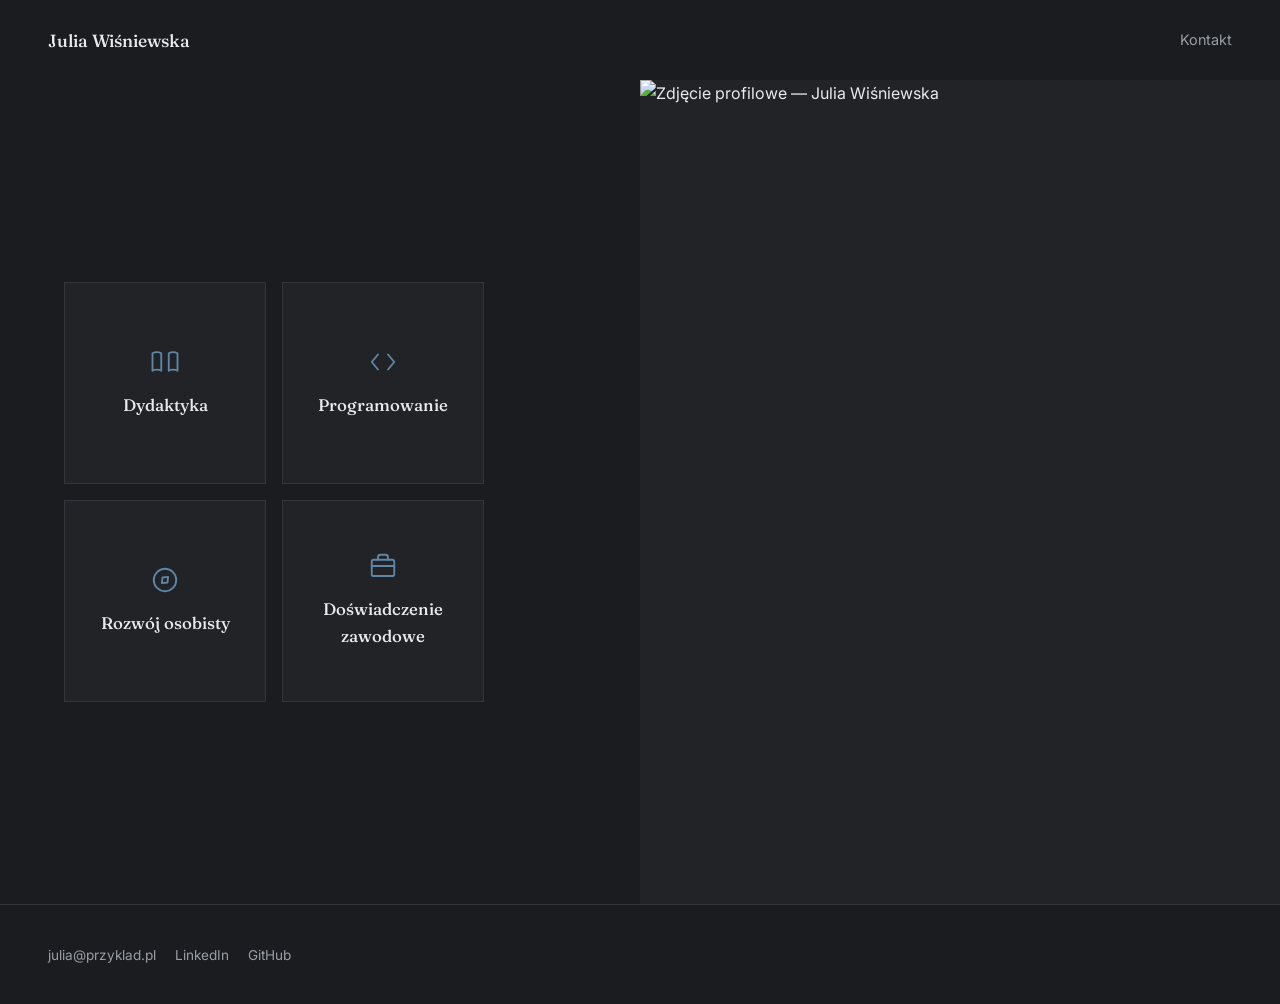
==== index.html @ afcda136 "Add files via upload" ====
<!DOCTYPE html>
<html lang="pl">
<head>
<meta charset="UTF-8">
<meta name="viewport" content="width=device-width, initial-scale=1">

<title>Julia Wiśniewska — Korepetycje z matematyki i informatyki, programowanie, rozwój osobisty</title>
<meta name="description" content="Korepetycje z matematyki i informatyki dla liceum, technikum i maturzystów. Tworzenie aplikacji mobilnych i stron internetowych, specjalizacja w cyberbezpieczeństwie. Felietony o misji, wizji i rozwoju osobistym.">
<link rel="canonical" href="https://twoja-domena.pl/">

<meta property="og:type" content="website">
<meta property="og:title" content="Julia Wiśniewska — korepetycje, programowanie, rozwój osobisty">
<meta property="og:description" content="Korepetycje z matematyki i informatyki (matura, liceum, technikum), aplikacje mobilne, strony internetowe, cyberbezpieczeństwo oraz teksty o rozwoju osobistym.">
<meta property="og:locale" content="pl_PL">

<link rel="preconnect" href="https://fonts.googleapis.com">
<link rel="preconnect" href="https://fonts.gstatic.com" crossorigin>
<link href="https://fonts.googleapis.com/css2?family=Fraunces:opsz,wght@9..144,400;9..144,500;9..144,600&family=Inter:wght@400;500;600&display=swap" rel="stylesheet">

<script type="application/ld+json">
{
  "@context": "https://schema.org",
  "@type": "Person",
  "name": "Julia Wiśniewska",
  "url": "https://twoja-domena.pl/",
  "jobTitle": ["Korepetytor matematyki i informatyki", "Specjalista ds. cyberbezpieczeństwa", "Twórca aplikacji mobilnych i stron internetowych"],
  "knowsAbout": ["Matematyka", "Informatyka", "Matura", "Cyberbezpieczeństwo", "Aplikacje mobilne", "Rozwój osobisty"]
}
</script>

<style>
  :root{
    --bg: #1A1C1F;
    --bg-alt: #212327;
    --border: #34363C;
    --text: #E8EAEC;
    --text-muted: #999FA6;
    --accent: #5E86A6;
    --accent-dim: #3F5A70;
  }
  *{box-sizing:border-box;margin:0;padding:0;}
  html{scroll-behavior:smooth;}
  body{background:var(--bg);color:var(--text);font-family:'Inter',sans-serif;line-height:1.65;-webkit-font-smoothing:antialiased;}
  a{color:inherit;}
  ::selection{background:var(--accent-dim);}

  header.site{display:flex;justify-content:space-between;align-items:center;padding:1.6rem 3rem;}
  header.site .name{font-family:'Fraunces',serif;font-size:1.1rem;font-weight:500;}
  header.site nav ul{display:flex;gap:2rem;list-style:none;font-size:0.9rem;color:var(--text-muted);}
  header.site nav a{text-decoration:none;}
  header.site nav a:hover{color:var(--accent);}

  .split{display:grid;grid-template-columns:1fr 1fr;min-height:calc(100vh - 76px);}

  .split-left{display:flex;align-items:center;padding:3rem 4rem;}
  .split-left-inner{max-width:420px;width:100%;}
  .split-left-inner h1{font-family:'Fraunces',serif;font-weight:500;font-size:clamp(1.7rem,2.8vw,2.3rem);line-height:1.35;margin-bottom:2.6rem;}

  .tile-grid{list-style:none;display:grid;grid-template-columns:1fr 1fr;gap:1rem;}
  .tile-grid a{aspect-ratio:1;background:var(--bg-alt);border:1px solid var(--border);display:flex;flex-direction:column;align-items:center;justify-content:center;gap:0.9rem;text-decoration:none;color:inherit;transition:border-color 0.15s ease;}
  .tile-grid a:hover{border-color:var(--accent);}
  .tile-grid .icon{width:30px;height:30px;color:var(--accent);}
  .tile-grid .icon svg{width:100%;height:100%;display:block;}
  .tile-grid .label{font-family:'Fraunces',serif;font-weight:500;font-size:1.05rem;text-align:center;padding:0 0.6rem;}

  .split-right{position:relative;overflow:hidden;background:var(--bg-alt);}
  .split-right img{width:100%;height:100%;object-fit:cover;display:block;}

  @media (max-width: 800px){
    .split{grid-template-columns:1fr;}
    .split-left{padding:2.5rem 1.5rem;}
    .split-right{height:52vh;}
  }

  footer.site{padding:2.4rem 3rem;color:var(--text-muted);font-size:0.85rem;border-top:1px solid var(--border);display:flex;gap:1.2rem;flex-wrap:wrap;}
</style>
</head>
<body>

<header class="site">
  <span class="name">Julia Wiśniewska</span>
  <nav>
    <ul>
      <li><a href="#">Kontakt</a></li>
    </ul>
  </nav>
</header>

<div class="split">
  <div class="split-left">
    <div class="split-left-inner">
      <ul class="tile-grid">
        <li>
          <a href="#">
            <span class="icon" aria-hidden="true">
              <svg viewBox="0 0 24 24" fill="none" stroke="currentColor" stroke-width="1.5" stroke-linecap="round" stroke-linejoin="round">
                <path d="M2 5c2-1 5-1 7 0v14c-2-1-5-1-7 0V5z"/>
                <path d="M22 5c-2-1-5-1-7 0v14c2-1 5-1 7 0V5z"/>
              </svg>
            </span>
            <span class="label">Dydaktyka</span>
          </a>
        </li>
        <li>
          <a href="#">
            <span class="icon" aria-hidden="true">
              <svg viewBox="0 0 24 24" fill="none" stroke="currentColor" stroke-width="1.5" stroke-linecap="round" stroke-linejoin="round">
                <polyline points="8 6 3 12 8 18"/>
                <polyline points="16 6 21 12 16 18"/>
              </svg>
            </span>
            <span class="label">Programowanie</span>
          </a>
        </li>
        <li>
          <a href="#">
            <span class="icon" aria-hidden="true">
              <svg viewBox="0 0 24 24" fill="none" stroke="currentColor" stroke-width="1.5" stroke-linecap="round" stroke-linejoin="round">
                <circle cx="12" cy="12" r="9"/>
                <polygon points="14.5 9.5 10 10 9.5 14.5 14 14 14.5 9.5"/>
              </svg>
            </span>
            <span class="label">Rozwój osobisty</span>
          </a>
        </li>
        <li>
          <a href="#">
            <span class="icon" aria-hidden="true">
              <svg viewBox="0 0 24 24" fill="none" stroke="currentColor" stroke-width="1.5" stroke-linecap="round" stroke-linejoin="round">
                <rect x="3" y="7" width="18" height="13" rx="1.5"/>
                <path d="M8 7V5a2 2 0 0 1 2-2h4a2 2 0 0 1 2 2v2"/>
                <path d="M3 12h18"/>
              </svg>
            </span>
            <span class="label">Doświadczenie zawodowe</span>
          </a>
        </li>
      </ul>
    </div>
  </div>

  <div class="split-right">
    <img src="https://i.pravatar.cc/900?img=47" alt="Zdjęcie profilowe — Julia Wiśniewska">
  </div>
</div>

<footer class="site">
  <span>julia@przyklad.pl</span>
  <span>LinkedIn</span>
  <span>GitHub</span>
</footer>

</body>
</html>
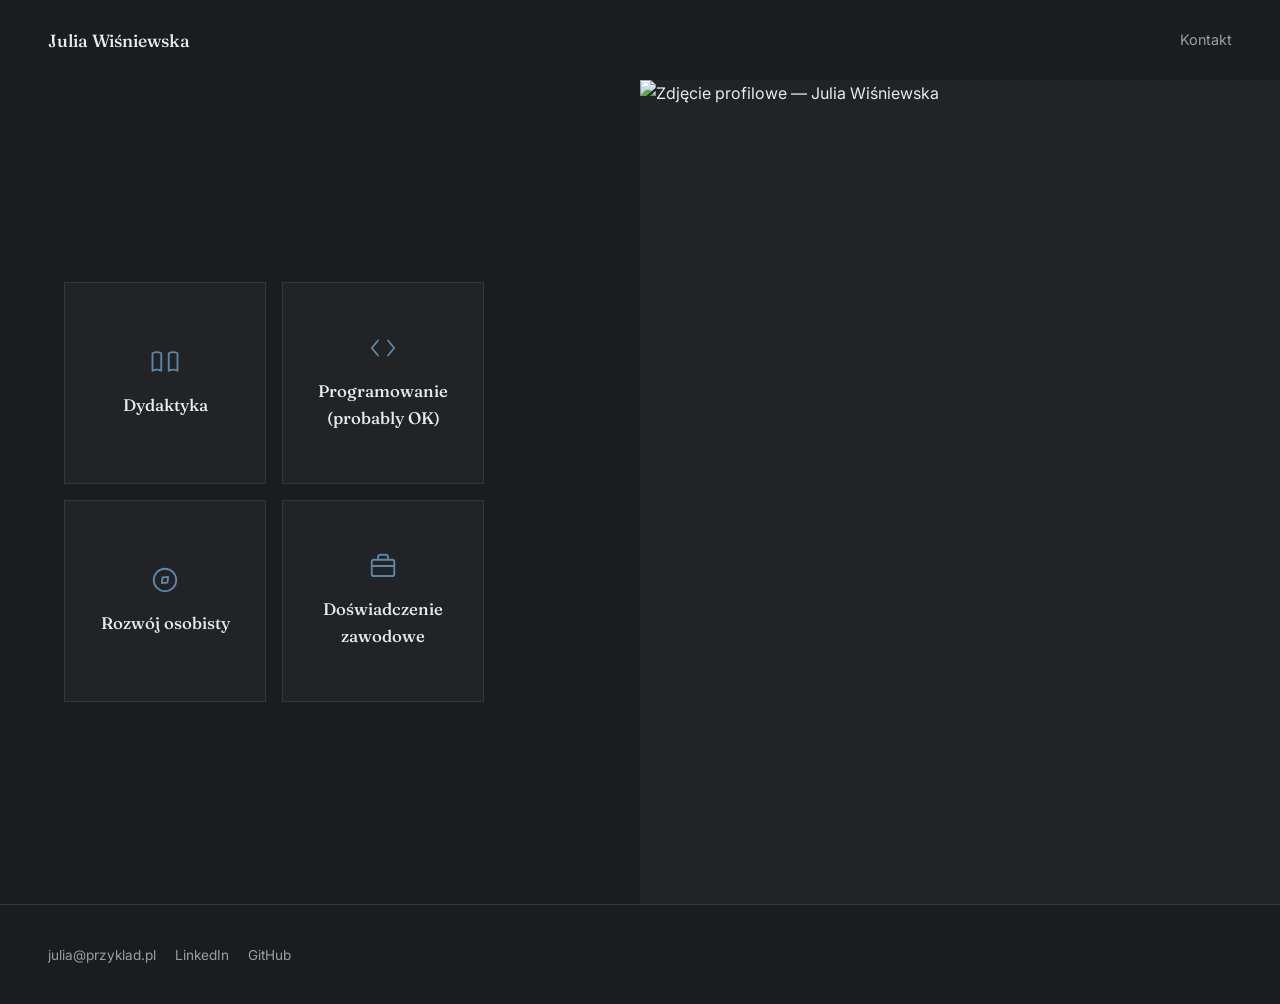
==== commit 3ee113c6: "test" ====
--- a/index.html
+++ b/index.html
@@ -109,7 +109,7 @@
                 <polyline points="16 6 21 12 16 18"/>
               </svg>
             </span>
-            <span class="label">Programowanie</span>
+            <span class="label">Programowanie (probably OK)</span>
           </a>
         </li>
         <li>
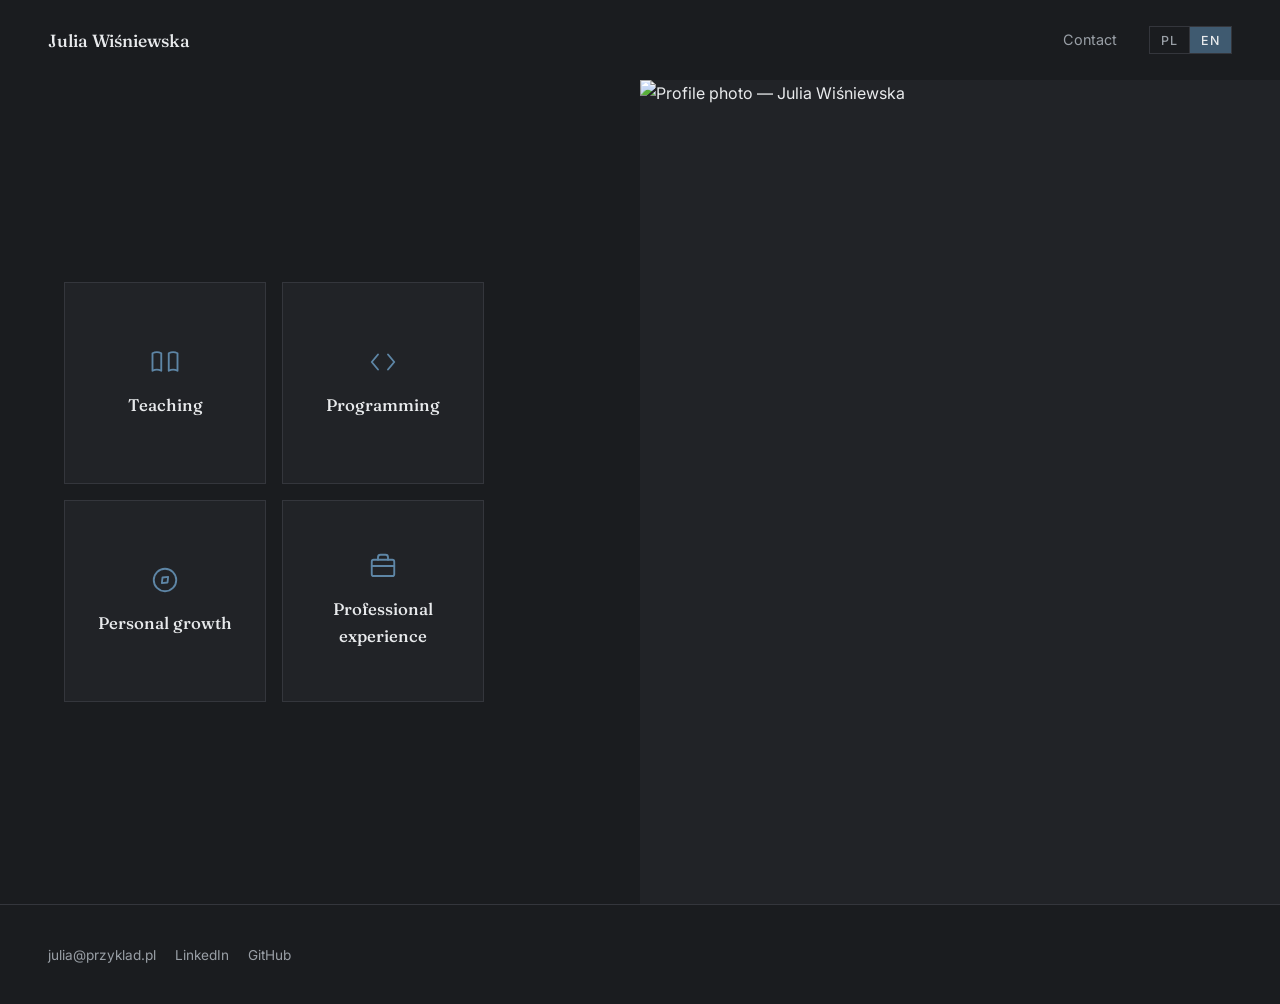
==== commit ed053989: "lang" ====
--- a/index.html
+++ b/index.html
@@ -44,11 +44,18 @@
   a{color:inherit;}
   ::selection{background:var(--accent-dim);}
 
-  header.site{display:flex;justify-content:space-between;align-items:center;padding:1.6rem 3rem;}
+  header.site{display:flex;justify-content:space-between;align-items:center;gap:1.5rem;padding:1.6rem 3rem;}
   header.site .name{font-family:'Fraunces',serif;font-size:1.1rem;font-weight:500;}
+  header.site .header-right{display:flex;align-items:center;gap:2rem;}
   header.site nav ul{display:flex;gap:2rem;list-style:none;font-size:0.9rem;color:var(--text-muted);}
   header.site nav a{text-decoration:none;}
   header.site nav a:hover{color:var(--accent);}
+
+  .lang-switch{display:flex;border:1px solid var(--border);}
+  .lang-switch button{background:none;border:0;color:var(--text-muted);font-family:'Inter',sans-serif;font-size:0.78rem;font-weight:500;letter-spacing:0.06em;padding:0.35rem 0.7rem;cursor:pointer;transition:color 0.15s ease,background-color 0.15s ease;}
+  .lang-switch button + button{border-left:1px solid var(--border);}
+  .lang-switch button:hover{color:var(--text);}
+  .lang-switch button[aria-pressed="true"]{background:var(--accent-dim);color:var(--text);}
 
   .split{display:grid;grid-template-columns:1fr 1fr;min-height:calc(100vh - 76px);}
 
@@ -67,6 +74,8 @@
   .split-right img{width:100%;height:100%;object-fit:cover;display:block;}
 
   @media (max-width: 800px){
+    header.site{padding:1.2rem 1.5rem;}
+    header.site .header-right{gap:1.2rem;}
     .split{grid-template-columns:1fr;}
     .split-left{padding:2.5rem 1.5rem;}
     .split-right{height:52vh;}
@@ -79,11 +88,17 @@
 
 <header class="site">
   <span class="name">Julia Wiśniewska</span>
-  <nav>
-    <ul>
-      <li><a href="#">Kontakt</a></li>
-    </ul>
-  </nav>
+  <div class="header-right">
+    <nav>
+      <ul>
+        <li><a href="#" data-i18n="nav.contact">Kontakt</a></li>
+      </ul>
+    </nav>
+    <div class="lang-switch" role="group" data-i18n-label="lang.groupLabel" aria-label="Wybór języka">
+      <button type="button" data-lang="pl" aria-pressed="true" lang="pl">PL</button>
+      <button type="button" data-lang="en" aria-pressed="false" lang="en">EN</button>
+    </div>
+  </div>
 </header>
 
 <div class="split">
@@ -98,7 +113,7 @@
                 <path d="M22 5c-2-1-5-1-7 0v14c2-1 5-1 7 0V5z"/>
               </svg>
             </span>
-            <span class="label">Dydaktyka</span>
+            <span class="label" data-i18n="tile.teaching">Dydaktyka</span>
           </a>
         </li>
         <li>
@@ -109,7 +124,7 @@
                 <polyline points="16 6 21 12 16 18"/>
               </svg>
             </span>
-            <span class="label">Programowanie (probably OK)</span>
+            <span class="label" data-i18n="tile.programming">Programowanie</span>
           </a>
         </li>
         <li>
@@ -120,7 +135,7 @@
                 <polygon points="14.5 9.5 10 10 9.5 14.5 14 14 14.5 9.5"/>
               </svg>
             </span>
-            <span class="label">Rozwój osobisty</span>
+            <span class="label" data-i18n="tile.growth">Rozwój osobisty</span>
           </a>
         </li>
         <li>
@@ -132,7 +147,7 @@
                 <path d="M3 12h18"/>
               </svg>
             </span>
-            <span class="label">Doświadczenie zawodowe</span>
+            <span class="label" data-i18n="tile.experience">Doświadczenie zawodowe</span>
           </a>
         </li>
       </ul>
@@ -140,7 +155,7 @@
   </div>
 
   <div class="split-right">
-    <img src="https://i.pravatar.cc/900?img=47" alt="Zdjęcie profilowe — Julia Wiśniewska">
+    <img src="https://i.pravatar.cc/900?img=47" data-i18n-alt="img.portraitAlt" alt="Zdjęcie profilowe — Julia Wiśniewska">
   </div>
 </div>
 
@@ -150,5 +165,101 @@
   <span>GitHub</span>
 </footer>
 
+<script>
+(function(){
+  var STORAGE_KEY = 'lang';
+  var DEFAULT_LANG = 'pl';
+
+  var translations = {
+    pl: {
+      'meta.title': 'Julia Wiśniewska — Korepetycje z matematyki i informatyki, programowanie, rozwój osobisty',
+      'meta.description': 'Korepetycje z matematyki i informatyki dla liceum, technikum i maturzystów. Tworzenie aplikacji mobilnych i stron internetowych, specjalizacja w cyberbezpieczeństwie. Felietony o misji, wizji i rozwoju osobistym.',
+      'meta.ogTitle': 'Julia Wiśniewska — korepetycje, programowanie, rozwój osobisty',
+      'meta.ogDescription': 'Korepetycje z matematyki i informatyki (matura, liceum, technikum), aplikacje mobilne, strony internetowe, cyberbezpieczeństwo oraz teksty o rozwoju osobistym.',
+      'meta.ogLocale': 'pl_PL',
+      'lang.groupLabel': 'Wybór języka',
+      'nav.contact': 'Kontakt',
+      'tile.teaching': 'Dydaktyka',
+      'tile.programming': 'Programowanie',
+      'tile.growth': 'Rozwój osobisty',
+      'tile.experience': 'Doświadczenie zawodowe',
+      'img.portraitAlt': 'Zdjęcie profilowe — Julia Wiśniewska'
+    },
+    en: {
+      'meta.title': 'Julia Wiśniewska — Maths and computer science tutoring, programming, personal growth',
+      'meta.description': 'Maths and computer science tutoring for high school and final-exam students. Mobile app and website development, specialising in cybersecurity. Essays on mission, vision and personal growth.',
+      'meta.ogTitle': 'Julia Wiśniewska — tutoring, programming, personal growth',
+      'meta.ogDescription': 'Maths and computer science tutoring (final exams, high school), mobile apps, websites, cybersecurity and writing on personal growth.',
+      'meta.ogLocale': 'en_US',
+      'lang.groupLabel': 'Language selection',
+      'nav.contact': 'Contact',
+      'tile.teaching': 'Teaching',
+      'tile.programming': 'Programming',
+      'tile.growth': 'Personal growth',
+      'tile.experience': 'Professional experience',
+      'img.portraitAlt': 'Profile photo — Julia Wiśniewska'
+    }
+  };
+
+  function store(lang){
+    try { localStorage.setItem(STORAGE_KEY, lang); } catch(e) {}
+  }
+
+  function initialLang(){
+    var fromUrl = new URLSearchParams(location.search).get('lang');
+    if (translations[fromUrl]) return fromUrl;
+    try {
+      var saved = localStorage.getItem(STORAGE_KEY);
+      if (translations[saved]) return saved;
+    } catch(e) {}
+    var browser = (navigator.language || '').slice(0, 2).toLowerCase();
+    return translations[browser] ? browser : DEFAULT_LANG;
+  }
+
+  function setMeta(selector, value){
+    var el = document.querySelector(selector);
+    if (el) el.setAttribute('content', value);
+  }
+
+  function apply(lang){
+    var dict = translations[lang] || translations[DEFAULT_LANG];
+
+    document.documentElement.lang = lang;
+    document.title = dict['meta.title'];
+    setMeta('meta[name="description"]', dict['meta.description']);
+    setMeta('meta[property="og:title"]', dict['meta.ogTitle']);
+    setMeta('meta[property="og:description"]', dict['meta.ogDescription']);
+    setMeta('meta[property="og:locale"]', dict['meta.ogLocale']);
+
+    document.querySelectorAll('[data-i18n]').forEach(function(el){
+      var value = dict[el.dataset.i18n];
+      if (value != null) el.textContent = value;
+    });
+    document.querySelectorAll('[data-i18n-alt]').forEach(function(el){
+      var value = dict[el.dataset.i18nAlt];
+      if (value != null) el.alt = value;
+    });
+    document.querySelectorAll('[data-i18n-label]').forEach(function(el){
+      var value = dict[el.dataset.i18nLabel];
+      if (value != null) el.setAttribute('aria-label', value);
+    });
+
+    document.querySelectorAll('.lang-switch button').forEach(function(btn){
+      btn.setAttribute('aria-pressed', String(btn.dataset.lang === lang));
+    });
+  }
+
+  document.querySelectorAll('.lang-switch button').forEach(function(btn){
+    btn.addEventListener('click', function(){
+      var lang = btn.dataset.lang;
+      store(lang);
+      apply(lang);
+    });
+  });
+
+  apply(initialLang());
+})();
+</script>
+
 </body>
 </html>
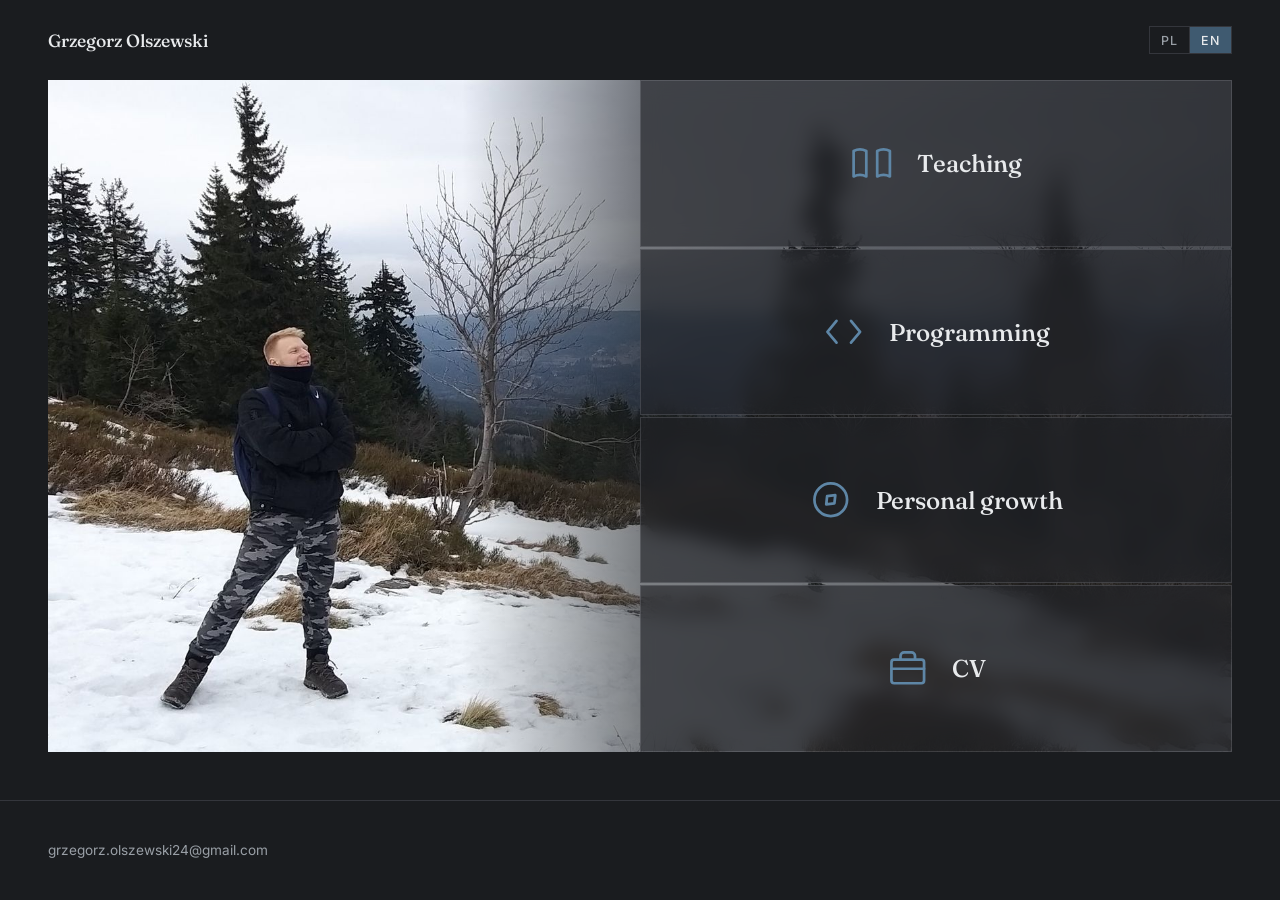
==== commit cc4313eb: "v1" ====
--- a/index.html
+++ b/index.html
@@ -4,12 +4,12 @@
 <meta charset="UTF-8">
 <meta name="viewport" content="width=device-width, initial-scale=1">
 
-<title>Julia Wiśniewska — Korepetycje z matematyki i informatyki, programowanie, rozwój osobisty</title>
+<title>Grzegorz Olszewski — Korepetycje z matematyki i informatyki, programowanie, rozwój osobisty</title>
 <meta name="description" content="Korepetycje z matematyki i informatyki dla liceum, technikum i maturzystów. Tworzenie aplikacji mobilnych i stron internetowych, specjalizacja w cyberbezpieczeństwie. Felietony o misji, wizji i rozwoju osobistym.">
 <link rel="canonical" href="https://twoja-domena.pl/">
 
 <meta property="og:type" content="website">
-<meta property="og:title" content="Julia Wiśniewska — korepetycje, programowanie, rozwój osobisty">
+<meta property="og:title" content="Grzegorz Olszewski — korepetycje, programowanie, rozwój osobisty">
 <meta property="og:description" content="Korepetycje z matematyki i informatyki (matura, liceum, technikum), aplikacje mobilne, strony internetowe, cyberbezpieczeństwo oraz teksty o rozwoju osobistym.">
 <meta property="og:locale" content="pl_PL">
 
@@ -21,79 +21,20 @@
 {
   "@context": "https://schema.org",
   "@type": "Person",
-  "name": "Julia Wiśniewska",
+  "name": "Grzegorz Olszewski",
   "url": "https://twoja-domena.pl/",
   "jobTitle": ["Korepetytor matematyki i informatyki", "Specjalista ds. cyberbezpieczeństwa", "Twórca aplikacji mobilnych i stron internetowych"],
   "knowsAbout": ["Matematyka", "Informatyka", "Matura", "Cyberbezpieczeństwo", "Aplikacje mobilne", "Rozwój osobisty"]
 }
 </script>
 
-<style>
-  :root{
-    --bg: #1A1C1F;
-    --bg-alt: #212327;
-    --border: #34363C;
-    --text: #E8EAEC;
-    --text-muted: #999FA6;
-    --accent: #5E86A6;
-    --accent-dim: #3F5A70;
-  }
-  *{box-sizing:border-box;margin:0;padding:0;}
-  html{scroll-behavior:smooth;}
-  body{background:var(--bg);color:var(--text);font-family:'Inter',sans-serif;line-height:1.65;-webkit-font-smoothing:antialiased;}
-  a{color:inherit;}
-  ::selection{background:var(--accent-dim);}
-
-  header.site{display:flex;justify-content:space-between;align-items:center;gap:1.5rem;padding:1.6rem 3rem;}
-  header.site .name{font-family:'Fraunces',serif;font-size:1.1rem;font-weight:500;}
-  header.site .header-right{display:flex;align-items:center;gap:2rem;}
-  header.site nav ul{display:flex;gap:2rem;list-style:none;font-size:0.9rem;color:var(--text-muted);}
-  header.site nav a{text-decoration:none;}
-  header.site nav a:hover{color:var(--accent);}
-
-  .lang-switch{display:flex;border:1px solid var(--border);}
-  .lang-switch button{background:none;border:0;color:var(--text-muted);font-family:'Inter',sans-serif;font-size:0.78rem;font-weight:500;letter-spacing:0.06em;padding:0.35rem 0.7rem;cursor:pointer;transition:color 0.15s ease,background-color 0.15s ease;}
-  .lang-switch button + button{border-left:1px solid var(--border);}
-  .lang-switch button:hover{color:var(--text);}
-  .lang-switch button[aria-pressed="true"]{background:var(--accent-dim);color:var(--text);}
-
-  .split{display:grid;grid-template-columns:1fr 1fr;min-height:calc(100vh - 76px);}
-
-  .split-left{display:flex;align-items:center;padding:3rem 4rem;}
-  .split-left-inner{max-width:420px;width:100%;}
-  .split-left-inner h1{font-family:'Fraunces',serif;font-weight:500;font-size:clamp(1.7rem,2.8vw,2.3rem);line-height:1.35;margin-bottom:2.6rem;}
-
-  .tile-grid{list-style:none;display:grid;grid-template-columns:1fr 1fr;gap:1rem;}
-  .tile-grid a{aspect-ratio:1;background:var(--bg-alt);border:1px solid var(--border);display:flex;flex-direction:column;align-items:center;justify-content:center;gap:0.9rem;text-decoration:none;color:inherit;transition:border-color 0.15s ease;}
-  .tile-grid a:hover{border-color:var(--accent);}
-  .tile-grid .icon{width:30px;height:30px;color:var(--accent);}
-  .tile-grid .icon svg{width:100%;height:100%;display:block;}
-  .tile-grid .label{font-family:'Fraunces',serif;font-weight:500;font-size:1.05rem;text-align:center;padding:0 0.6rem;}
-
-  .split-right{position:relative;overflow:hidden;background:var(--bg-alt);}
-  .split-right img{width:100%;height:100%;object-fit:cover;display:block;}
-
-  @media (max-width: 800px){
-    header.site{padding:1.2rem 1.5rem;}
-    header.site .header-right{gap:1.2rem;}
-    .split{grid-template-columns:1fr;}
-    .split-left{padding:2.5rem 1.5rem;}
-    .split-right{height:52vh;}
-  }
-
-  footer.site{padding:2.4rem 3rem;color:var(--text-muted);font-size:0.85rem;border-top:1px solid var(--border);display:flex;gap:1.2rem;flex-wrap:wrap;}
-</style>
+<link rel="stylesheet" href="styles.css">
 </head>
 <body>
 
 <header class="site">
-  <span class="name">Julia Wiśniewska</span>
+  <span class="name">Grzegorz Olszewski</span>
   <div class="header-right">
-    <nav>
-      <ul>
-        <li><a href="#" data-i18n="nav.contact">Kontakt</a></li>
-      </ul>
-    </nav>
     <div class="lang-switch" role="group" data-i18n-label="lang.groupLabel" aria-label="Wybór języka">
       <button type="button" data-lang="pl" aria-pressed="true" lang="pl">PL</button>
       <button type="button" data-lang="en" aria-pressed="false" lang="en">EN</button>
@@ -101,165 +42,91 @@
   </div>
 </header>
 
-<div class="split">
-  <div class="split-left">
-    <div class="split-left-inner">
-      <ul class="tile-grid">
-        <li>
-          <a href="#">
-            <span class="icon" aria-hidden="true">
-              <svg viewBox="0 0 24 24" fill="none" stroke="currentColor" stroke-width="1.5" stroke-linecap="round" stroke-linejoin="round">
-                <path d="M2 5c2-1 5-1 7 0v14c-2-1-5-1-7 0V5z"/>
-                <path d="M22 5c-2-1-5-1-7 0v14c2-1 5-1 7 0V5z"/>
-              </svg>
-            </span>
-            <span class="label" data-i18n="tile.teaching">Dydaktyka</span>
-          </a>
-        </li>
-        <li>
-          <a href="#">
-            <span class="icon" aria-hidden="true">
-              <svg viewBox="0 0 24 24" fill="none" stroke="currentColor" stroke-width="1.5" stroke-linecap="round" stroke-linejoin="round">
-                <polyline points="8 6 3 12 8 18"/>
-                <polyline points="16 6 21 12 16 18"/>
-              </svg>
-            </span>
-            <span class="label" data-i18n="tile.programming">Programowanie</span>
-          </a>
-        </li>
-        <li>
-          <a href="#">
-            <span class="icon" aria-hidden="true">
-              <svg viewBox="0 0 24 24" fill="none" stroke="currentColor" stroke-width="1.5" stroke-linecap="round" stroke-linejoin="round">
-                <circle cx="12" cy="12" r="9"/>
-                <polygon points="14.5 9.5 10 10 9.5 14.5 14 14 14.5 9.5"/>
-              </svg>
-            </span>
-            <span class="label" data-i18n="tile.growth">Rozwój osobisty</span>
-          </a>
-        </li>
-        <li>
-          <a href="#">
-            <span class="icon" aria-hidden="true">
-              <svg viewBox="0 0 24 24" fill="none" stroke="currentColor" stroke-width="1.5" stroke-linecap="round" stroke-linejoin="round">
-                <rect x="3" y="7" width="18" height="13" rx="1.5"/>
-                <path d="M8 7V5a2 2 0 0 1 2-2h4a2 2 0 0 1 2 2v2"/>
-                <path d="M3 12h18"/>
-              </svg>
-            </span>
-            <span class="label" data-i18n="tile.experience">Doświadczenie zawodowe</span>
-          </a>
-        </li>
-      </ul>
-    </div>
+<main class="stage">
+  <div class="frame">
+    <img src="mainpic.jpg" data-i18n-alt="img.portraitAlt" alt="Zdjęcie główne">
+
+    <ul class="tile-grid">
+      <li>
+        <a href="dydaktyka.html">
+          <span class="icon" aria-hidden="true">
+            <svg viewBox="0 0 24 24" fill="none" stroke="currentColor" stroke-width="1.5" stroke-linecap="round" stroke-linejoin="round">
+              <path d="M2 5c2-1 5-1 7 0v14c-2-1-5-1-7 0V5z"/>
+              <path d="M22 5c-2-1-5-1-7 0v14c2-1 5-1 7 0V5z"/>
+            </svg>
+          </span>
+          <span class="label" data-i18n="tile.teaching">Dydaktyka</span>
+        </a>
+      </li>
+      <li>
+        <a href="programowanie.html">
+          <span class="icon" aria-hidden="true">
+            <svg viewBox="0 0 24 24" fill="none" stroke="currentColor" stroke-width="1.5" stroke-linecap="round" stroke-linejoin="round">
+              <polyline points="8 6 3 12 8 18"/>
+              <polyline points="16 6 21 12 16 18"/>
+            </svg>
+          </span>
+          <span class="label" data-i18n="tile.programming">Programowanie</span>
+        </a>
+      </li>
+      <li>
+        <a href="rozwoj.html">
+          <span class="icon" aria-hidden="true">
+            <svg viewBox="0 0 24 24" fill="none" stroke="currentColor" stroke-width="1.5" stroke-linecap="round" stroke-linejoin="round">
+              <circle cx="12" cy="12" r="9"/>
+              <polygon points="14.5 9.5 10 10 9.5 14.5 14 14 14.5 9.5"/>
+            </svg>
+          </span>
+          <span class="label" data-i18n="tile.growth">Rozwój osobisty</span>
+        </a>
+      </li>
+      <li>
+        <a href="cv.html">
+          <span class="icon" aria-hidden="true">
+            <svg viewBox="0 0 24 24" fill="none" stroke="currentColor" stroke-width="1.5" stroke-linecap="round" stroke-linejoin="round">
+              <rect x="3" y="7" width="18" height="13" rx="1.5"/>
+              <path d="M8 7V5a2 2 0 0 1 2-2h4a2 2 0 0 1 2 2v2"/>
+              <path d="M3 12h18"/>
+            </svg>
+          </span>
+          <span class="label" data-i18n="tile.experience">CV</span>
+        </a>
+      </li>
+    </ul>
   </div>
-
-  <div class="split-right">
-    <img src="https://i.pravatar.cc/900?img=47" data-i18n-alt="img.portraitAlt" alt="Zdjęcie profilowe — Julia Wiśniewska">
-  </div>
-</div>
+</main>
 
 <footer class="site">
-  <span>julia@przyklad.pl</span>
-  <span>LinkedIn</span>
-  <span>GitHub</span>
+  <a href="mailto:grzegorz.olszewski24@gmail.com">grzegorz.olszewski24@gmail.com</a>
 </footer>
 
 <script>
-(function(){
-  var STORAGE_KEY = 'lang';
-  var DEFAULT_LANG = 'pl';
-
-  var translations = {
-    pl: {
-      'meta.title': 'Julia Wiśniewska — Korepetycje z matematyki i informatyki, programowanie, rozwój osobisty',
-      'meta.description': 'Korepetycje z matematyki i informatyki dla liceum, technikum i maturzystów. Tworzenie aplikacji mobilnych i stron internetowych, specjalizacja w cyberbezpieczeństwie. Felietony o misji, wizji i rozwoju osobistym.',
-      'meta.ogTitle': 'Julia Wiśniewska — korepetycje, programowanie, rozwój osobisty',
-      'meta.ogDescription': 'Korepetycje z matematyki i informatyki (matura, liceum, technikum), aplikacje mobilne, strony internetowe, cyberbezpieczeństwo oraz teksty o rozwoju osobistym.',
-      'meta.ogLocale': 'pl_PL',
-      'lang.groupLabel': 'Wybór języka',
-      'nav.contact': 'Kontakt',
-      'tile.teaching': 'Dydaktyka',
-      'tile.programming': 'Programowanie',
-      'tile.growth': 'Rozwój osobisty',
-      'tile.experience': 'Doświadczenie zawodowe',
-      'img.portraitAlt': 'Zdjęcie profilowe — Julia Wiśniewska'
-    },
-    en: {
-      'meta.title': 'Julia Wiśniewska — Maths and computer science tutoring, programming, personal growth',
-      'meta.description': 'Maths and computer science tutoring for high school and final-exam students. Mobile app and website development, specialising in cybersecurity. Essays on mission, vision and personal growth.',
-      'meta.ogTitle': 'Julia Wiśniewska — tutoring, programming, personal growth',
-      'meta.ogDescription': 'Maths and computer science tutoring (final exams, high school), mobile apps, websites, cybersecurity and writing on personal growth.',
-      'meta.ogLocale': 'en_US',
-      'lang.groupLabel': 'Language selection',
-      'nav.contact': 'Contact',
-      'tile.teaching': 'Teaching',
-      'tile.programming': 'Programming',
-      'tile.growth': 'Personal growth',
-      'tile.experience': 'Professional experience',
-      'img.portraitAlt': 'Profile photo — Julia Wiśniewska'
-    }
-  };
-
-  function store(lang){
-    try { localStorage.setItem(STORAGE_KEY, lang); } catch(e) {}
+window.PAGE_I18N = {
+  pl: {
+    'meta.title': 'Grzegorz Olszewski — Korepetycje z matematyki i informatyki, programowanie, rozwój osobisty',
+    'meta.description': 'Korepetycje z matematyki i informatyki dla liceum, technikum i maturzystów. Tworzenie aplikacji mobilnych i stron internetowych, specjalizacja w cyberbezpieczeństwie. Felietony o misji, wizji i rozwoju osobistym.',
+    'meta.ogTitle': 'Grzegorz Olszewski — korepetycje, programowanie, rozwój osobisty',
+    'meta.ogDescription': 'Korepetycje z matematyki i informatyki (matura, liceum, technikum), aplikacje mobilne, strony internetowe, cyberbezpieczeństwo oraz teksty o rozwoju osobistym.',
+    'tile.teaching': 'Dydaktyka',
+    'tile.programming': 'Programowanie',
+    'tile.growth': 'Rozwój osobisty',
+    'tile.experience': 'CV',
+    'img.portraitAlt': 'Zdjęcie główne'
+  },
+  en: {
+    'meta.title': 'Grzegorz Olszewski — Maths and computer science tutoring, programming, personal growth',
+    'meta.description': 'Maths and computer science tutoring for high school and final-exam students. Mobile app and website development, specialising in cybersecurity. Essays on mission, vision and personal growth.',
+    'meta.ogTitle': 'Grzegorz Olszewski — tutoring, programming, personal growth',
+    'meta.ogDescription': 'Maths and computer science tutoring (final exams, high school), mobile apps, websites, cybersecurity and writing on personal growth.',
+    'tile.teaching': 'Teaching',
+    'tile.programming': 'Programming',
+    'tile.growth': 'Personal growth',
+    'tile.experience': 'CV',
+    'img.portraitAlt': 'Main photo'
   }
-
-  function initialLang(){
-    var fromUrl = new URLSearchParams(location.search).get('lang');
-    if (translations[fromUrl]) return fromUrl;
-    try {
-      var saved = localStorage.getItem(STORAGE_KEY);
-      if (translations[saved]) return saved;
-    } catch(e) {}
-    var browser = (navigator.language || '').slice(0, 2).toLowerCase();
-    return translations[browser] ? browser : DEFAULT_LANG;
-  }
-
-  function setMeta(selector, value){
-    var el = document.querySelector(selector);
-    if (el) el.setAttribute('content', value);
-  }
-
-  function apply(lang){
-    var dict = translations[lang] || translations[DEFAULT_LANG];
-
-    document.documentElement.lang = lang;
-    document.title = dict['meta.title'];
-    setMeta('meta[name="description"]', dict['meta.description']);
-    setMeta('meta[property="og:title"]', dict['meta.ogTitle']);
-    setMeta('meta[property="og:description"]', dict['meta.ogDescription']);
-    setMeta('meta[property="og:locale"]', dict['meta.ogLocale']);
-
-    document.querySelectorAll('[data-i18n]').forEach(function(el){
-      var value = dict[el.dataset.i18n];
-      if (value != null) el.textContent = value;
-    });
-    document.querySelectorAll('[data-i18n-alt]').forEach(function(el){
-      var value = dict[el.dataset.i18nAlt];
-      if (value != null) el.alt = value;
-    });
-    document.querySelectorAll('[data-i18n-label]').forEach(function(el){
-      var value = dict[el.dataset.i18nLabel];
-      if (value != null) el.setAttribute('aria-label', value);
-    });
-
-    document.querySelectorAll('.lang-switch button').forEach(function(btn){
-      btn.setAttribute('aria-pressed', String(btn.dataset.lang === lang));
-    });
-  }
-
-  document.querySelectorAll('.lang-switch button').forEach(function(btn){
-    btn.addEventListener('click', function(){
-      var lang = btn.dataset.lang;
-      store(lang);
-      apply(lang);
-    });
-  });
-
-  apply(initialLang());
-})();
+};
 </script>
+<script src="i18n.js"></script>
 
 </body>
 </html>
--- a/styles.css
+++ b/styles.css
@@ -0,0 +1,152 @@
+:root{
+  --bg: #1A1C1F;
+  --bg-alt: #212327;
+  --border: #34363C;
+  --text: #E8EAEC;
+  --text-muted: #999FA6;
+  --accent: #5E86A6;
+  --accent-dim: #3F5A70;
+  /* Punkt kadrowania mainpic.jpg — zmien, jesli cover obcina wazny fragment. */
+  --focal: 50% 50%;
+}
+*{box-sizing:border-box;margin:0;padding:0;}
+html{scroll-behavior:smooth;}
+body{background:var(--bg);color:var(--text);font-family:'Inter',sans-serif;line-height:1.65;-webkit-font-smoothing:antialiased;min-height:100vh;display:flex;flex-direction:column;}
+a{color:inherit;}
+::selection{background:var(--accent-dim);}
+
+header.site{display:flex;justify-content:space-between;align-items:center;gap:1.5rem;padding:1.6rem 3rem;}
+header.site .name{font-family:'Fraunces',serif;font-size:1.1rem;font-weight:500;text-decoration:none;color:inherit;transition:color 0.15s ease;}
+a.name:hover{color:var(--accent);}
+header.site .header-right{display:flex;align-items:center;gap:2rem;}
+
+.lang-switch{display:flex;border:1px solid var(--border);}
+.lang-switch button{background:none;border:0;color:var(--text-muted);font-family:'Inter',sans-serif;font-size:0.78rem;font-weight:500;letter-spacing:0.06em;padding:0.35rem 0.7rem;cursor:pointer;transition:color 0.15s ease,background-color 0.15s ease;}
+.lang-switch button + button{border-left:1px solid var(--border);}
+.lang-switch button:hover{color:var(--text);}
+.lang-switch button[aria-pressed="true"]{background:var(--accent-dim);color:var(--text);}
+
+/* Kadr: ramka to po prostu tlo strony widoczne wokol zdjecia. */
+main.stage{flex:1;display:flex;padding:0 3rem 3rem;}
+.frame{position:relative;flex:1;min-height:0;overflow:hidden;background:var(--bg-alt);}
+.frame img{width:100%;height:100%;object-fit:cover;object-position:var(--focal);display:block;}
+/* Przyciemnienie polowy pod kafelkami, zeby byly czytelne na kazdym zdjeciu. */
+.frame::after{content:"";position:absolute;inset:0;pointer-events:none;background:linear-gradient(90deg,transparent 35%,rgba(26,28,31,0.55) 50%,rgba(26,28,31,0.7) 100%);}
+
+/* Kafelki wypelniaja cala prawa polowe kadru: jedna kolumna, 4 pasy po 1/4 wysokosci. */
+.tile-grid{position:absolute;z-index:1;top:0;right:0;bottom:0;width:50%;list-style:none;display:grid;grid-template-columns:1fr;grid-template-rows:repeat(4,1fr);gap:2px;}
+.tile-grid a{height:100%;background:rgba(33,35,39,0.62);backdrop-filter:blur(10px);-webkit-backdrop-filter:blur(10px);border:1px solid rgba(232,234,236,0.14);display:flex;align-items:center;justify-content:center;gap:clamp(1rem,1.8vw,1.8rem);padding:1rem 1.5rem;text-decoration:none;color:inherit;transition:border-color 0.15s ease,background-color 0.15s ease;}
+.tile-grid a:hover{border-color:var(--accent);background:rgba(33,35,39,0.85);}
+.tile-grid .icon{flex:none;width:clamp(34px,3.4vw,52px);height:clamp(34px,3.4vw,52px);color:var(--accent);}
+.tile-grid .icon svg{width:100%;height:100%;display:block;}
+.tile-grid .label{font-family:'Fraunces',serif;font-weight:500;font-size:clamp(1.1rem,1.9vw,1.9rem);line-height:1.25;text-wrap:balance;}
+
+@media (max-width: 800px){
+  header.site{padding:1.2rem 1.5rem;}
+  header.site .header-right{gap:1.2rem;}
+  main.stage{padding:0 1.2rem 1.6rem;}
+  .frame{min-height:72vh;}
+  /* Waska szerokosc: zamiast prawej polowy kafelki zajmuja dolna polowe kadru. */
+  .frame::after{background:linear-gradient(180deg,transparent 24%,rgba(26,28,31,0.55) 42%,rgba(26,28,31,0.7) 100%);}
+  .tile-grid{top:42%;left:0;right:0;bottom:0;width:auto;}
+  .tile-grid a{padding:0.6rem 1.1rem;gap:0.9rem;justify-content:flex-start;}
+  .tile-grid .icon{width:28px;height:28px;}
+  .tile-grid .label{font-size:1.05rem;text-align:left;}
+}
+
+footer.site{padding:2.4rem 3rem;color:var(--text-muted);font-size:0.85rem;border-top:1px solid var(--border);display:flex;gap:1.2rem;flex-wrap:wrap;}
+footer.site a{text-decoration:none;transition:color 0.15s ease;}
+footer.site a:hover{color:var(--accent);}
+
+/* ---------- Podstrony ---------- */
+
+main.page{flex:1;padding:1rem 3rem 4rem;}
+.page-inner{max-width:720px;}
+
+.back{display:inline-flex;align-items:center;gap:0.5rem;color:var(--text-muted);font-size:0.85rem;text-decoration:none;margin-bottom:2.5rem;transition:color 0.15s ease;}
+.back:hover{color:var(--accent);}
+.back svg{width:14px;height:14px;}
+
+.page-inner h1{font-family:'Fraunces',serif;font-weight:500;font-size:clamp(2rem,4vw,3rem);line-height:1.15;margin-bottom:1.5rem;}
+.lead{font-size:clamp(1.05rem,1.5vw,1.25rem);color:var(--text);margin-bottom:2rem;}
+.page-inner p{color:var(--text-muted);margin-bottom:1.15rem;max-width:62ch;}
+.page-inner p strong{color:var(--text);font-weight:500;}
+
+
+@media (max-width: 800px){
+  main.page{padding:0.5rem 1.5rem 3rem;}
+  .back{margin-bottom:1.8rem;}
+}
+
+/* ---------- Podstrona: programowanie ---------- */
+
+.page-inner.wide{max-width:1060px;}
+
+.cols{display:grid;grid-template-columns:1fr;gap:3.2rem;margin-top:2.5rem;}
+.col h2{font-family:'Fraunces',serif;font-weight:500;font-size:clamp(1.25rem,2vw,1.7rem);margin-bottom:1.6rem;padding-bottom:0.9rem;border-bottom:1px solid var(--border);}
+
+.projects{list-style:none;display:grid;grid-template-columns:repeat(auto-fit,minmax(140px,1fr));gap:1rem;}
+.projects a{position:relative;height:100%;display:flex;flex-direction:column;align-items:center;justify-content:center;gap:0.85rem;text-align:center;padding:1.7rem 0.9rem 1.4rem;background:var(--bg-alt);border:1px solid var(--border);text-decoration:none;color:inherit;transition:border-color 0.15s ease,background-color 0.15s ease;}
+.projects a:hover{border-color:var(--accent);background:#25272C;}
+.projects .icon{width:32px;height:32px;color:var(--accent);}
+.projects .icon svg{width:100%;height:100%;display:block;}
+.projects .name{font-family:'Fraunces',serif;font-weight:500;font-size:1rem;}
+.projects .desc{font-size:0.76rem;color:var(--text-muted);line-height:1.45;}
+.projects .ext{position:absolute;top:0.65rem;right:0.65rem;width:12px;height:12px;color:var(--text-muted);opacity:0.6;transition:color 0.15s ease,opacity 0.15s ease;}
+.projects a:hover .ext{color:var(--accent);opacity:1;}
+
+.wip{display:flex;align-items:center;justify-content:center;min-height:170px;border:1px dashed var(--border);color:var(--text-muted);font-size:0.95rem;letter-spacing:0.02em;}
+
+@media (max-width: 800px){
+  .cols{gap:2.5rem;margin-top:2rem;}
+  .wip{min-height:120px;}
+}
+
+/* ---------- Podstrona: rozwoj osobisty ---------- */
+
+.channels{list-style:none;display:flex;flex-wrap:wrap;gap:2.5rem;margin-top:2.5rem;}
+.channels a{display:flex;flex-direction:column;align-items:center;gap:1rem;width:190px;text-decoration:none;color:inherit;}
+.channels img{width:170px;height:170px;border-radius:50%;border:1px solid var(--border);display:block;transition:border-color 0.15s ease,transform 0.15s ease;}
+.channels a:hover img{border-color:var(--accent);transform:translateY(-3px);}
+.channels .name{font-family:'Fraunces',serif;font-weight:500;font-size:1.05rem;text-align:center;transition:color 0.15s ease;}
+.channels a:hover .name{color:var(--accent);}
+
+@media (max-width: 800px){
+  .channels{gap:1.5rem;margin-top:2rem;}
+  .channels a{width:140px;gap:0.8rem;}
+  .channels img{width:130px;height:130px;}
+}
+
+@media (prefers-reduced-motion: reduce){
+  html{scroll-behavior:auto;}
+  .channels a:hover img{transform:none;}
+}
+
+/* ---------- Podstrona: CV ---------- */
+
+.page-inner.mid{max-width:880px;}
+
+.cv-section{margin-top:3.2rem;}
+.cv-section h2{font-family:'Fraunces',serif;font-weight:500;font-size:clamp(1.25rem,2vw,1.6rem);margin-bottom:0.6rem;padding-bottom:0.9rem;border-bottom:1px solid var(--border);}
+.cv-list{list-style:none;}
+
+.cv-entry{display:grid;grid-template-columns:140px 1fr;gap:1.6rem;padding:1.5rem 0;border-bottom:1px solid var(--border);}
+.cv-entry:last-child{border-bottom:0;}
+/* Wpisy dzielace jeden opis: bez kreski i odstepu miedzy soba. */
+.cv-entry.tight{padding-bottom:0;border-bottom:0;}
+.cv-entry.note{padding-top:0.9rem;}
+
+.cv-date{color:var(--accent);font-size:0.85rem;letter-spacing:0.02em;padding-top:0.15rem;}
+.cv-role{font-family:'Fraunces',serif;font-weight:500;font-size:1.1rem;line-height:1.35;}
+.cv-org{color:var(--text-muted);font-size:0.9rem;margin-top:0.25rem;}
+.cv-meta{color:var(--text-muted);font-size:0.72rem;letter-spacing:0.09em;text-transform:uppercase;margin-top:0.35rem;}
+.cv-desc{color:var(--text-muted);font-size:0.92rem;margin-top:0.2rem;max-width:62ch;}
+.cv-thesis{color:var(--text-muted);font-size:0.88rem;margin-top:0.6rem;padding-left:0.9rem;border-left:1px solid var(--border);}
+
+@media (max-width: 800px){
+  .cv-section{margin-top:2.4rem;}
+  .cv-entry{grid-template-columns:1fr;gap:0.5rem;}
+  .cv-entry.tight{padding-bottom:0;}
+  .cv-entry.note{padding-top:0.8rem;}
+  .cv-date{padding-top:0;}
+}
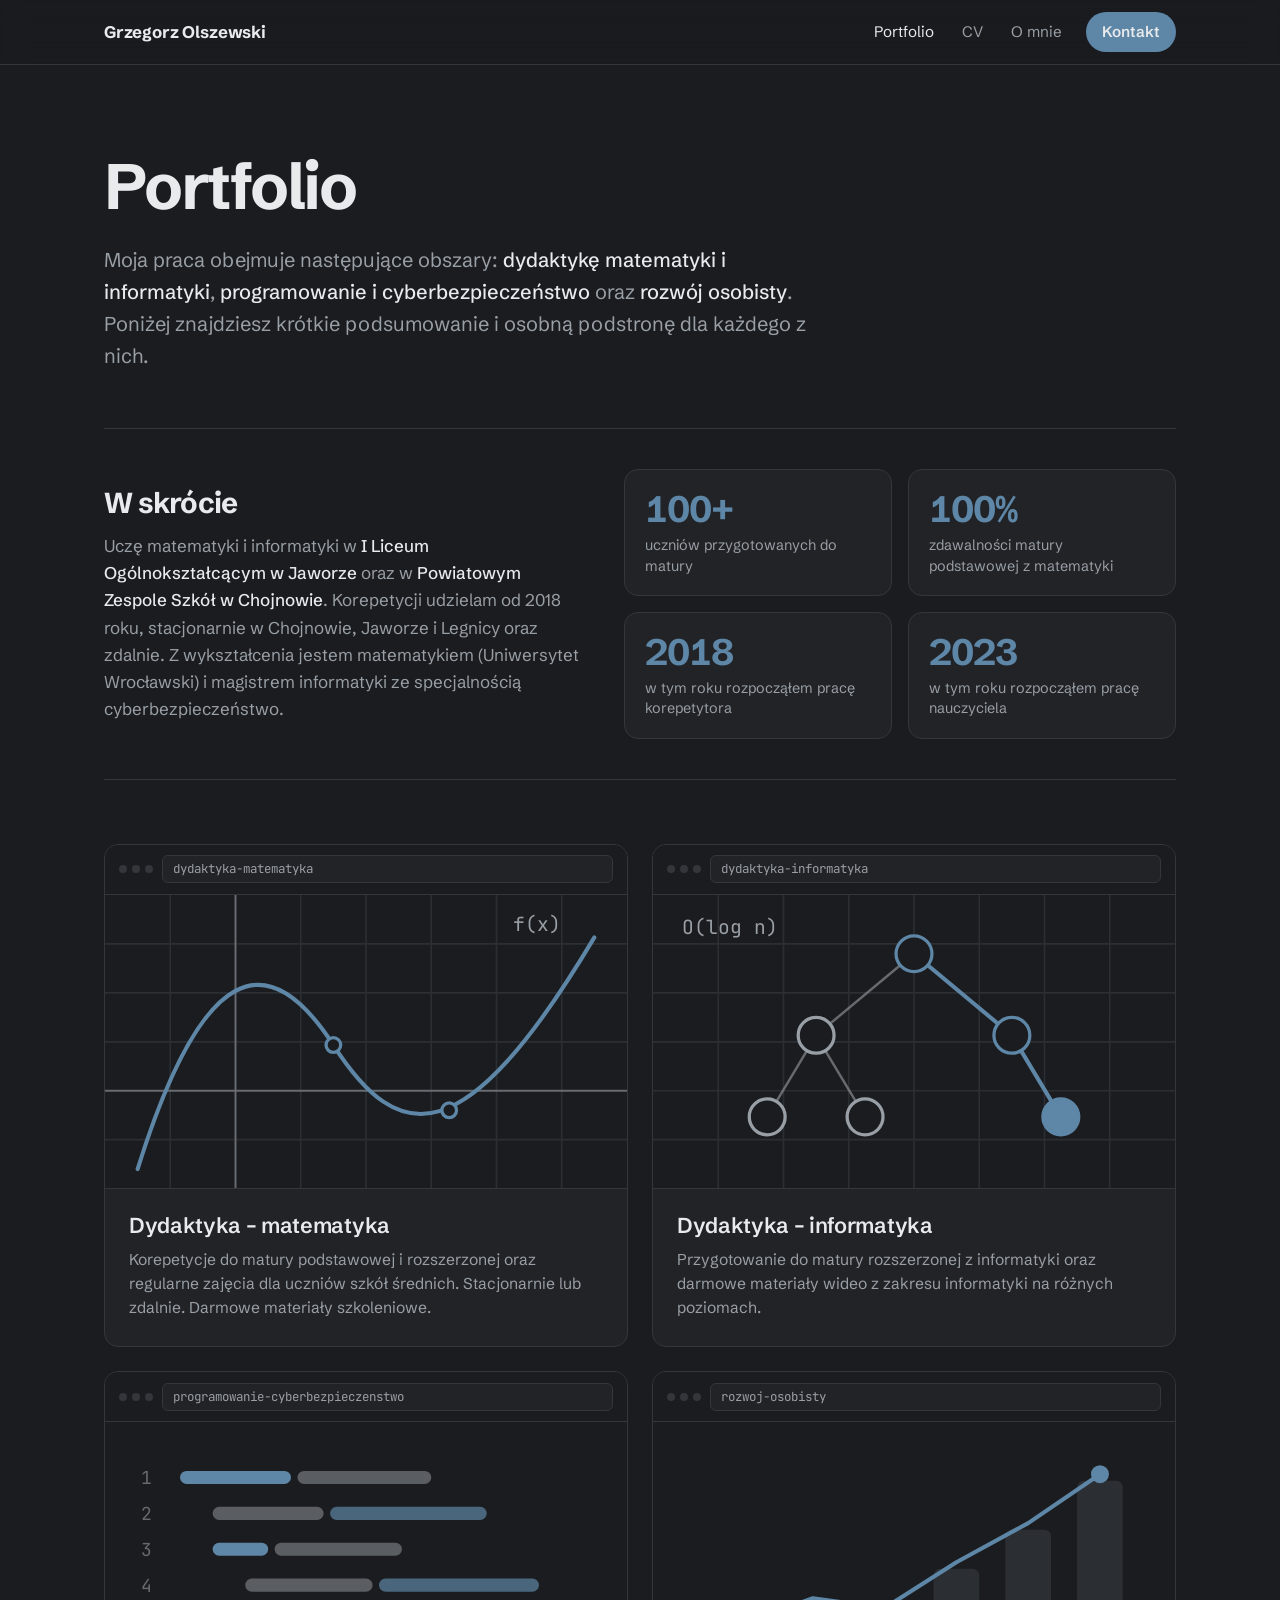
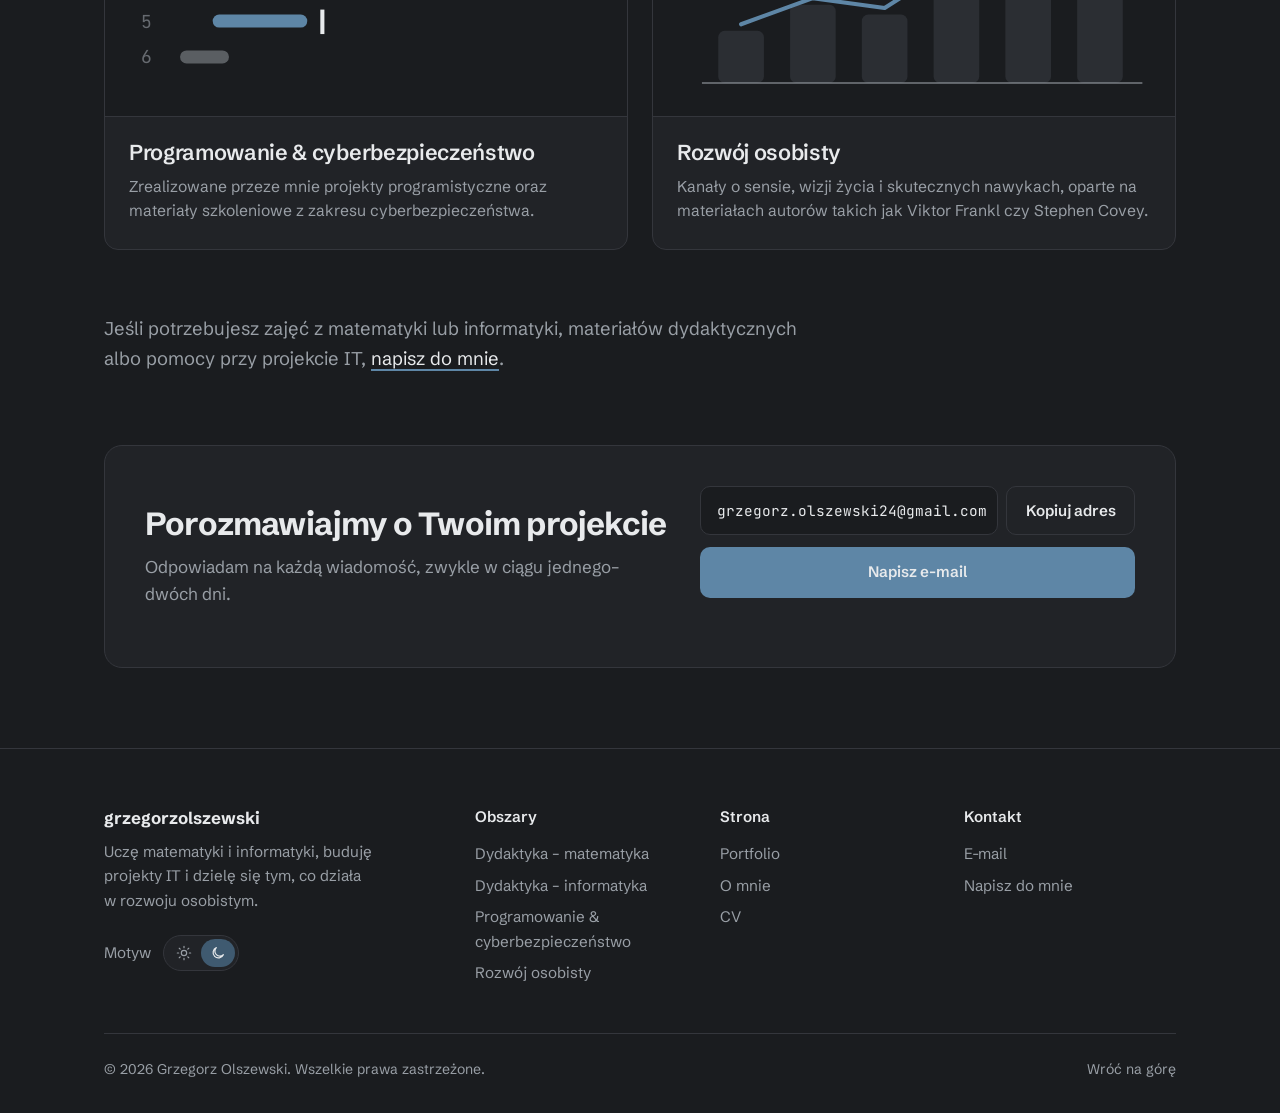
==== commit 3118745e: "new theme" ====
--- a/index.html
+++ b/index.html
@@ -2,131 +2,269 @@
 <html lang="pl">
 <head>
 <meta charset="UTF-8">
-<meta name="viewport" content="width=device-width, initial-scale=1">
-
-<title>Grzegorz Olszewski — Korepetycje z matematyki i informatyki, programowanie, rozwój osobisty</title>
-<meta name="description" content="Korepetycje z matematyki i informatyki dla liceum, technikum i maturzystów. Tworzenie aplikacji mobilnych i stron internetowych, specjalizacja w cyberbezpieczeństwie. Felietony o misji, wizji i rozwoju osobistym.">
-<link rel="canonical" href="https://twoja-domena.pl/">
-
+<meta name="viewport" content="width=device-width, initial-scale=1, viewport-fit=cover">
+<title>Portfolio – Grzegorz Olszewski: dydaktyka, programowanie i cyberbezpieczeństwo, rozwój osobisty</title>
+<meta name="description" content="Portfolio Grzegorza Olszewskiego: dydaktyka matematyki i informatyki, projekty IT oraz rozwój osobisty.">
 <meta property="og:type" content="website">
-<meta property="og:title" content="Grzegorz Olszewski — korepetycje, programowanie, rozwój osobisty">
-<meta property="og:description" content="Korepetycje z matematyki i informatyki (matura, liceum, technikum), aplikacje mobilne, strony internetowe, cyberbezpieczeństwo oraz teksty o rozwoju osobistym.">
+<meta property="og:title" content="Portfolio – Grzegorz Olszewski">
+<meta property="og:description" content="Dydaktyka matematyki i informatyki, projekty IT oraz rozwój osobisty.">
 <meta property="og:locale" content="pl_PL">
+<meta name="theme-color" content="#1A1C1F">
 
 <link rel="preconnect" href="https://fonts.googleapis.com">
 <link rel="preconnect" href="https://fonts.gstatic.com" crossorigin>
-<link href="https://fonts.googleapis.com/css2?family=Fraunces:opsz,wght@9..144,400;9..144,500;9..144,600&family=Inter:wght@400;500;600&display=swap" rel="stylesheet">
-
-<script type="application/ld+json">
-{
-  "@context": "https://schema.org",
-  "@type": "Person",
-  "name": "Grzegorz Olszewski",
-  "url": "https://twoja-domena.pl/",
-  "jobTitle": ["Korepetytor matematyki i informatyki", "Specjalista ds. cyberbezpieczeństwa", "Twórca aplikacji mobilnych i stron internetowych"],
-  "knowsAbout": ["Matematyka", "Informatyka", "Matura", "Cyberbezpieczeństwo", "Aplikacje mobilne", "Rozwój osobisty"]
-}
+<link href="https://fonts.googleapis.com/css2?family=Schibsted+Grotesk:wght@400;500;600;700&family=JetBrains+Mono:wght@400;500&display=swap" rel="stylesheet">
+
+<script>
+  // Ustaw motyw przed renderem, żeby nie było mignięcia. Domyślnie ciemny.
+  try { if (localStorage.getItem('theme') === 'light') document.documentElement.setAttribute('data-theme', 'light'); } catch (e) {}
 </script>
 
 <link rel="stylesheet" href="styles.css">
 </head>
 <body>
 
-<header class="site">
-  <span class="name">Grzegorz Olszewski</span>
-  <div class="header-right">
-    <div class="lang-switch" role="group" data-i18n-label="lang.groupLabel" aria-label="Wybór języka">
-      <button type="button" data-lang="pl" aria-pressed="true" lang="pl">PL</button>
-      <button type="button" data-lang="en" aria-pressed="false" lang="en">EN</button>
-    </div>
+<header class="site-header">
+  <div class="wrap">
+    <a class="brand" href="index.html">Grzegorz Olszewski</a>
+    <nav class="nav" aria-label="Główna nawigacja">
+      <a href="#projekty" aria-current="page">Portfolio</a>
+      <a href="cv.html">CV</a>
+      <a href="#o-mnie">O mnie</a>
+      <a class="cta" href="mailto:grzegorz.olszewski24@gmail.com">Kontakt</a>
+    </nav>
   </div>
 </header>
 
-<main class="stage">
-  <div class="frame">
-    <img src="mainpic.jpg" data-i18n-alt="img.portraitAlt" alt="Zdjęcie główne">
-
-    <ul class="tile-grid">
-      <li>
-        <a href="dydaktyka.html">
-          <span class="icon" aria-hidden="true">
-            <svg viewBox="0 0 24 24" fill="none" stroke="currentColor" stroke-width="1.5" stroke-linecap="round" stroke-linejoin="round">
-              <path d="M2 5c2-1 5-1 7 0v14c-2-1-5-1-7 0V5z"/>
-              <path d="M22 5c-2-1-5-1-7 0v14c2-1 5-1 7 0V5z"/>
-            </svg>
-          </span>
-          <span class="label" data-i18n="tile.teaching">Dydaktyka</span>
-        </a>
-      </li>
-      <li>
-        <a href="programowanie.html">
-          <span class="icon" aria-hidden="true">
-            <svg viewBox="0 0 24 24" fill="none" stroke="currentColor" stroke-width="1.5" stroke-linecap="round" stroke-linejoin="round">
-              <polyline points="8 6 3 12 8 18"/>
-              <polyline points="16 6 21 12 16 18"/>
-            </svg>
-          </span>
-          <span class="label" data-i18n="tile.programming">Programowanie</span>
-        </a>
-      </li>
-      <li>
-        <a href="rozwoj.html">
-          <span class="icon" aria-hidden="true">
-            <svg viewBox="0 0 24 24" fill="none" stroke="currentColor" stroke-width="1.5" stroke-linecap="round" stroke-linejoin="round">
-              <circle cx="12" cy="12" r="9"/>
-              <polygon points="14.5 9.5 10 10 9.5 14.5 14 14 14.5 9.5"/>
-            </svg>
-          </span>
-          <span class="label" data-i18n="tile.growth">Rozwój osobisty</span>
-        </a>
-      </li>
-      <li>
-        <a href="cv.html">
-          <span class="icon" aria-hidden="true">
-            <svg viewBox="0 0 24 24" fill="none" stroke="currentColor" stroke-width="1.5" stroke-linecap="round" stroke-linejoin="round">
-              <rect x="3" y="7" width="18" height="13" rx="1.5"/>
-              <path d="M8 7V5a2 2 0 0 1 2-2h4a2 2 0 0 1 2 2v2"/>
-              <path d="M3 12h18"/>
-            </svg>
-          </span>
-          <span class="label" data-i18n="tile.experience">CV</span>
-        </a>
-      </li>
+<main>
+  <section class="intro wrap">
+    <h1>Portfolio</h1>
+    <p>
+      Moja praca obejmuje następujące obszary: <strong>dydaktykę matematyki i informatyki</strong>,
+      <strong>programowanie i cyberbezpieczeństwo</strong> oraz <strong>rozwój osobisty</strong>.
+      Poniżej znajdziesz krótkie podsumowanie i osobną podstronę dla każdego z nich.
+    </p>
+  </section>
+
+  <section class="wrap summary" id="o-mnie" aria-labelledby="o-mnie-tytul">
+    <div class="summary-box">
+      <div>
+        <h2 id="o-mnie-tytul">W skrócie</h2>
+        <p>
+          Uczę matematyki i informatyki w <strong>I Liceum Ogólnokształcącym w Jaworze</strong>
+          oraz w <strong>Powiatowym Zespole Szkół w Chojnowie</strong>. Korepetycji udzielam od 2018 roku,
+          stacjonarnie w Chojnowie, Jaworze i Legnicy oraz zdalnie. Z wykształcenia jestem matematykiem (Uniwersytet Wrocławski)
+          i magistrem informatyki ze specjalnością cyberbezpieczeństwo.
+        </p>
+      </div>
+      <ul class="stats">
+        <li class="stat"><b>100+</b><span>uczniów przygotowanych do matury</span></li>
+        <li class="stat"><b>100%</b><span>zdawalności matury podstawowej z matematyki</span></li>
+        <li class="stat"><b>2018</b><span>w tym roku rozpocząłem pracę korepetytora</span></li>
+        <li class="stat"><b>2023</b><span>w tym roku rozpocząłem pracę nauczyciela</span></li>
+      </ul>
+    </div>
+  </section>
+
+  <section class="wrap" id="projekty" aria-label="Projekty">
+    <ul class="projects">
+
+      <!-- Dydaktyka – matematyka -->
+      <li>
+        <article class="card">
+          <div class="preview" aria-hidden="true">
+            <div class="bar"><span class="dots"><i></i><i></i><i></i></span><span class="path">dydaktyka-matematyka</span></div>
+            <div class="art">
+              <svg viewBox="0 0 320 180" fill="none" preserveAspectRatio="xMidYMid slice">
+                <g stroke="var(--grid)" stroke-width="1">
+                  <path d="M0 30H320M0 60H320M0 90H320M0 120H320M0 150H320"/>
+                  <path d="M40 0V180M80 0V180M120 0V180M160 0V180M200 0V180M240 0V180M280 0V180"/>
+                </g>
+                <path d="M0 120H320M80 0V180" stroke="var(--text-muted)" stroke-width="1.2" opacity=".55"/>
+                <path d="M20 168 C 60 40, 100 30, 140 92 S 220 160, 300 26" stroke="currentColor" stroke-width="2.5" stroke-linecap="round"/>
+                <circle cx="140" cy="92" r="4.5" fill="var(--bg)" stroke="currentColor" stroke-width="2"/>
+                <circle cx="211" cy="132" r="4.5" fill="var(--bg)" stroke="currentColor" stroke-width="2"/>
+                <text x="250" y="22" fill="var(--text-muted)" font-family="JetBrains Mono, monospace" font-size="12">f(x)</text>
+              </svg>
+            </div>
+          </div>
+          <div class="card-body">
+            <h3><a href="dydaktyka-matematyka.html">Dydaktyka – matematyka</a></h3>
+            <p>Korepetycje do matury podstawowej i rozszerzonej oraz regularne zajęcia dla uczniów szkół średnich. Stacjonarnie lub zdalnie. Darmowe materiały szkoleniowe.</p>
+          </div>
+        </article>
+      </li>
+
+      <!-- Dydaktyka – informatyka -->
+      <li>
+        <article class="card">
+          <div class="preview" aria-hidden="true">
+            <div class="bar"><span class="dots"><i></i><i></i><i></i></span><span class="path">dydaktyka-informatyka</span></div>
+            <div class="art">
+              <svg viewBox="0 0 320 180" fill="none" preserveAspectRatio="xMidYMid slice">
+                <g stroke="var(--grid)" stroke-width="1">
+                  <path d="M0 30H320M0 60H320M0 90H320M0 120H320M0 150H320"/>
+                  <path d="M40 0V180M80 0V180M120 0V180M160 0V180M200 0V180M240 0V180M280 0V180"/>
+                </g>
+                <g stroke="var(--text-muted)" stroke-width="1.5" opacity=".6">
+                  <path d="M160 36L100 86M160 36L220 86M100 86L70 136M100 86L130 136M220 86L250 136"/>
+                </g>
+                <path d="M160 36L220 86L250 136" stroke="currentColor" stroke-width="2.5" stroke-linecap="round" stroke-linejoin="round"/>
+                <g stroke-width="2">
+                  <circle cx="160" cy="36"  r="11" fill="var(--bg)" stroke="currentColor"/>
+                  <circle cx="100" cy="86"  r="11" fill="var(--bg)" stroke="var(--text-muted)"/>
+                  <circle cx="220" cy="86"  r="11" fill="var(--bg)" stroke="currentColor"/>
+                  <circle cx="70"  cy="136" r="11" fill="var(--bg)" stroke="var(--text-muted)"/>
+                  <circle cx="130" cy="136" r="11" fill="var(--bg)" stroke="var(--text-muted)"/>
+                  <circle cx="250" cy="136" r="11" fill="currentColor" stroke="currentColor"/>
+                </g>
+                <text x="18" y="24" fill="var(--text-muted)" font-family="JetBrains Mono, monospace" font-size="12">O(log n)</text>
+              </svg>
+            </div>
+          </div>
+          <div class="card-body">
+            <h3><a href="dydaktyka-informatyka.html">Dydaktyka – informatyka</a></h3>
+            <p>Przygotowanie do matury rozszerzonej z informatyki oraz darmowe materiały wideo z zakresu informatyki na różnych poziomach.</p>
+          </div>
+        </article>
+      </li>
+
+      <!-- Programowanie & cyberbezpieczeństwo -->
+      <li>
+        <article class="card">
+          <div class="preview" aria-hidden="true">
+            <div class="bar"><span class="dots"><i></i><i></i><i></i></span><span class="path">programowanie-cyberbezpieczenstwo</span></div>
+            <div class="art">
+              <svg viewBox="0 0 320 180" fill="none" preserveAspectRatio="xMidYMid slice">
+                <g font-family="JetBrains Mono, monospace" font-size="11" fill="var(--text-muted)" opacity=".6">
+                  <text x="22" y="38">1</text><text x="22" y="60">2</text><text x="22" y="82">3</text>
+                  <text x="22" y="104">4</text><text x="22" y="126">5</text><text x="22" y="148">6</text>
+                </g>
+                <g stroke-linecap="round" stroke-width="8">
+                  <path d="M50 34H110" stroke="currentColor"/><path d="M122 34H196" stroke="var(--text-muted)" opacity=".5"/>
+                  <path d="M70 56H130" stroke="var(--text-muted)" opacity=".5"/><path d="M142 56H230" stroke="currentColor" opacity=".7"/>
+                  <path d="M70 78H96" stroke="currentColor"/><path d="M108 78H178" stroke="var(--text-muted)" opacity=".5"/>
+                  <path d="M90 100H160" stroke="var(--text-muted)" opacity=".5"/><path d="M172 100H262" stroke="currentColor" opacity=".7"/>
+                  <path d="M70 122H120" stroke="currentColor"/>
+                  <path d="M50 144H72" stroke="var(--text-muted)" opacity=".5"/>
+                </g>
+                <rect x="132" y="115" width="2.5" height="15" fill="var(--text)"/>
+              </svg>
+            </div>
+          </div>
+          <div class="card-body">
+            <h3><a href="programowanie.html">Programowanie &amp; cyberbezpieczeństwo</a></h3>
+            <p>Zrealizowane przeze mnie projekty programistyczne oraz materiały szkoleniowe z zakresu cyberbezpieczeństwa.</p>
+          </div>
+        </article>
+      </li>
+
+      <!-- Rozwój osobisty -->
+      <li>
+        <article class="card">
+          <div class="preview" aria-hidden="true">
+            <div class="bar"><span class="dots"><i></i><i></i><i></i></span><span class="path">rozwoj-osobisty</span></div>
+            <div class="art">
+              <svg viewBox="0 0 320 180" fill="none" preserveAspectRatio="xMidYMid slice">
+                <g fill="var(--grid)">
+                  <rect x="40"  y="128" width="28" height="32" rx="4"/>
+                  <rect x="84"  y="112" width="28" height="48" rx="4"/>
+                  <rect x="128" y="118" width="28" height="42" rx="4"/>
+                  <rect x="172" y="90"  width="28" height="70" rx="4"/>
+                  <rect x="216" y="66"  width="28" height="94" rx="4"/>
+                  <rect x="260" y="36"  width="28" height="124" rx="4"/>
+                </g>
+                <path d="M54 124 L98 108 L142 114 L186 86 L230 62 L274 32" stroke="currentColor" stroke-width="2.5" stroke-linecap="round" stroke-linejoin="round"/>
+                <circle cx="274" cy="32" r="5.5" fill="currentColor"/>
+                <path d="M30 160H300" stroke="var(--text-muted)" stroke-width="1.2" opacity=".55"/>
+              </svg>
+            </div>
+          </div>
+          <div class="card-body">
+            <h3><a href="rozwoj.html">Rozwój osobisty</a></h3>
+            <p>Kanały o sensie, wizji życia i skutecznych nawykach, oparte na materiałach autorów takich jak Viktor Frankl czy Stephen Covey.</p>
+          </div>
+        </article>
+      </li>
+
     </ul>
+  </section>
+
+  <section class="wrap">
+    <p class="closing">
+      Jeśli potrzebujesz zajęć z matematyki lub informatyki, materiałów dydaktycznych
+      albo pomocy przy projekcie IT, <a href="#kontakt">napisz do mnie</a>.
+    </p>
+  </section>
+
+  <section class="wrap contact" id="kontakt" aria-labelledby="kontakt-tytul">
+    <div class="contact-box">
+      <div>
+        <h2 id="kontakt-tytul">Porozmawiajmy o Twoim projekcie</h2>
+        <p>Odpowiadam na każdą wiadomość, zwykle w ciągu jednego–dwóch dni.</p>
+      </div>
+      <div class="contact-actions">
+        <div class="email-row">
+          <span class="email" id="email">grzegorz.olszewski24@gmail.com</span>
+          <button class="btn btn-ghost" type="button" id="copy">Kopiuj adres</button>
+        </div>
+        <a class="btn btn-primary" href="mailto:grzegorz.olszewski24@gmail.com">Napisz e-mail</a>
+        <span class="hint" id="copy-hint" role="status" aria-live="polite"></span>
+      </div>
+    </div>
+  </section>
+</main>
+
+<footer class="site-footer">
+  <div class="wrap">
+    <div class="footer-top">
+      <div class="footer-brand">
+        <a href="index.html">grzegorzolszewski</a>
+        <p>Uczę matematyki i informatyki, buduję projekty IT i dzielę się tym, co działa w rozwoju osobistym.</p>
+        <div class="theme">
+          <span>Motyw</span>
+          <div class="theme-switch" role="group" aria-label="Wybór motywu">
+            <button type="button" data-theme-set="light" aria-pressed="false" aria-label="Jasny">
+              <svg viewBox="0 0 24 24" fill="none" stroke="currentColor" stroke-width="1.8" stroke-linecap="round"><circle cx="12" cy="12" r="4"/><path d="M12 2v2M12 20v2M4.9 4.9l1.4 1.4M17.7 17.7l1.4 1.4M2 12h2M20 12h2M4.9 19.1l1.4-1.4M17.7 6.3l1.4-1.4"/></svg>
+            </button>
+            <button type="button" data-theme-set="dark" aria-pressed="true" aria-label="Ciemny">
+              <svg viewBox="0 0 24 24" fill="none" stroke="currentColor" stroke-width="1.8" stroke-linecap="round" stroke-linejoin="round"><path d="M20 14.5A8 8 0 1 1 9.5 4a6.5 6.5 0 0 0 10.5 10.5z"/></svg>
+            </button>
+          </div>
+        </div>
+      </div>
+      <div class="footer-col">
+        <h4>Obszary</h4>
+        <ul>
+          <li><a href="dydaktyka-matematyka.html">Dydaktyka – matematyka</a></li>
+          <li><a href="dydaktyka-informatyka.html">Dydaktyka – informatyka</a></li>
+          <li><a href="programowanie.html">Programowanie &amp; cyberbezpieczeństwo</a></li>
+          <li><a href="rozwoj.html">Rozwój osobisty</a></li>
+        </ul>
+      </div>
+      <div class="footer-col">
+        <h4>Strona</h4>
+        <ul>
+          <li><a href="#projekty">Portfolio</a></li>
+          <li><a href="#o-mnie">O mnie</a></li>
+          <li><a href="cv.html">CV</a></li>
+        </ul>
+      </div>
+      <div class="footer-col">
+        <h4>Kontakt</h4>
+        <ul>
+          <li><a href="mailto:grzegorz.olszewski24@gmail.com">E-mail</a></li>
+          <li><a href="#kontakt">Napisz do mnie</a></li>
+        </ul>
+      </div>
+    </div>
+    <div class="footer-bottom">
+      <span>© <span id="year">2026</span> Grzegorz Olszewski. Wszelkie prawa zastrzeżone.</span>
+      <a href="#" onclick="window.scrollTo({top:0});return false;" style="text-decoration:none">Wróć na górę</a>
+    </div>
   </div>
-</main>
-
-<footer class="site">
-  <a href="mailto:grzegorz.olszewski24@gmail.com">grzegorz.olszewski24@gmail.com</a>
 </footer>
 
-<script>
-window.PAGE_I18N = {
-  pl: {
-    'meta.title': 'Grzegorz Olszewski — Korepetycje z matematyki i informatyki, programowanie, rozwój osobisty',
-    'meta.description': 'Korepetycje z matematyki i informatyki dla liceum, technikum i maturzystów. Tworzenie aplikacji mobilnych i stron internetowych, specjalizacja w cyberbezpieczeństwie. Felietony o misji, wizji i rozwoju osobistym.',
-    'meta.ogTitle': 'Grzegorz Olszewski — korepetycje, programowanie, rozwój osobisty',
-    'meta.ogDescription': 'Korepetycje z matematyki i informatyki (matura, liceum, technikum), aplikacje mobilne, strony internetowe, cyberbezpieczeństwo oraz teksty o rozwoju osobistym.',
-    'tile.teaching': 'Dydaktyka',
-    'tile.programming': 'Programowanie',
-    'tile.growth': 'Rozwój osobisty',
-    'tile.experience': 'CV',
-    'img.portraitAlt': 'Zdjęcie główne'
-  },
-  en: {
-    'meta.title': 'Grzegorz Olszewski — Maths and computer science tutoring, programming, personal growth',
-    'meta.description': 'Maths and computer science tutoring for high school and final-exam students. Mobile app and website development, specialising in cybersecurity. Essays on mission, vision and personal growth.',
-    'meta.ogTitle': 'Grzegorz Olszewski — tutoring, programming, personal growth',
-    'meta.ogDescription': 'Maths and computer science tutoring (final exams, high school), mobile apps, websites, cybersecurity and writing on personal growth.',
-    'tile.teaching': 'Teaching',
-    'tile.programming': 'Programming',
-    'tile.growth': 'Personal growth',
-    'tile.experience': 'CV',
-    'img.portraitAlt': 'Main photo'
-  }
-};
-</script>
-<script src="i18n.js"></script>
-
+<script src="site.js"></script>
 </body>
 </html>
--- a/styles.css
+++ b/styles.css
@@ -1,152 +1,286 @@
+/* ---------- Paleta (motyw z grzegorzolszewskii.github.io) ---------- */
 :root{
-  --bg: #1A1C1F;
-  --bg-alt: #212327;
-  --border: #34363C;
-  --text: #E8EAEC;
-  --text-muted: #999FA6;
-  --accent: #5E86A6;
-  --accent-dim: #3F5A70;
-  /* Punkt kadrowania mainpic.jpg — zmien, jesli cover obcina wazny fragment. */
-  --focal: 50% 50%;
-}
-*{box-sizing:border-box;margin:0;padding:0;}
-html{scroll-behavior:smooth;}
-body{background:var(--bg);color:var(--text);font-family:'Inter',sans-serif;line-height:1.65;-webkit-font-smoothing:antialiased;min-height:100vh;display:flex;flex-direction:column;}
+  --bg:#1A1C1F;
+  --bg-alt:#212327;
+  --bg-raised:#25272C;
+  --border:#34363C;
+  --text:#E8EAEC;
+  --text-muted:#999FA6;
+  --accent:#5E86A6;
+  --accent-dim:#3F5A70;
+  --accent-ink:#E8EAEC;
+  --grid:#2B2E33;
+  color-scheme:dark;
+}
+/* Jasny wariant (wybierany przełącznikiem w stopce) */
+:root[data-theme="light"]{
+  --bg:#F4F5F7;
+  --bg-alt:#FFFFFF;
+  --bg-raised:#FFFFFF;
+  --border:#DADDE2;
+  --text:#1A1C1F;
+  --text-muted:#5B6168;
+  --accent:#3F6A8C;
+  --accent-dim:#D6E2EC;
+  --accent-ink:#FFFFFF;
+  --grid:#E7EAEE;
+  color-scheme:light;
+}
+
+/* ---------- Podstawy ---------- */
+:root{
+  box-sizing:border-box;
+  padding-top:env(safe-area-inset-top,0px);
+  padding-bottom:env(safe-area-inset-bottom,0px);
+  --sans:'Schibsted Grotesk',system-ui,-apple-system,'Segoe UI',Roboto,sans-serif;
+  --mono:'JetBrains Mono',ui-monospace,SFMono-Regular,Menlo,Consolas,monospace;
+  --wrap:1120px;
+  --narrow:720px;
+}
+*,*::before,*::after{box-sizing:inherit;margin:0;padding:0;}
+html{scroll-padding-top:calc(env(safe-area-inset-top,0px) + 80px);scroll-behavior:smooth;background:var(--bg);}
+body{background:var(--bg);color:var(--text);font-family:var(--sans);font-size:1.0625rem;line-height:1.6;-webkit-font-smoothing:antialiased;}
+img,svg{max-width:100%;display:block;}
 a{color:inherit;}
-::selection{background:var(--accent-dim);}
-
-header.site{display:flex;justify-content:space-between;align-items:center;gap:1.5rem;padding:1.6rem 3rem;}
-header.site .name{font-family:'Fraunces',serif;font-size:1.1rem;font-weight:500;text-decoration:none;color:inherit;transition:color 0.15s ease;}
-a.name:hover{color:var(--accent);}
-header.site .header-right{display:flex;align-items:center;gap:2rem;}
-
-.lang-switch{display:flex;border:1px solid var(--border);}
-.lang-switch button{background:none;border:0;color:var(--text-muted);font-family:'Inter',sans-serif;font-size:0.78rem;font-weight:500;letter-spacing:0.06em;padding:0.35rem 0.7rem;cursor:pointer;transition:color 0.15s ease,background-color 0.15s ease;}
-.lang-switch button + button{border-left:1px solid var(--border);}
-.lang-switch button:hover{color:var(--text);}
-.lang-switch button[aria-pressed="true"]{background:var(--accent-dim);color:var(--text);}
-
-/* Kadr: ramka to po prostu tlo strony widoczne wokol zdjecia. */
-main.stage{flex:1;display:flex;padding:0 3rem 3rem;}
-.frame{position:relative;flex:1;min-height:0;overflow:hidden;background:var(--bg-alt);}
-.frame img{width:100%;height:100%;object-fit:cover;object-position:var(--focal);display:block;}
-/* Przyciemnienie polowy pod kafelkami, zeby byly czytelne na kazdym zdjeciu. */
-.frame::after{content:"";position:absolute;inset:0;pointer-events:none;background:linear-gradient(90deg,transparent 35%,rgba(26,28,31,0.55) 50%,rgba(26,28,31,0.7) 100%);}
-
-/* Kafelki wypelniaja cala prawa polowe kadru: jedna kolumna, 4 pasy po 1/4 wysokosci. */
-.tile-grid{position:absolute;z-index:1;top:0;right:0;bottom:0;width:50%;list-style:none;display:grid;grid-template-columns:1fr;grid-template-rows:repeat(4,1fr);gap:2px;}
-.tile-grid a{height:100%;background:rgba(33,35,39,0.62);backdrop-filter:blur(10px);-webkit-backdrop-filter:blur(10px);border:1px solid rgba(232,234,236,0.14);display:flex;align-items:center;justify-content:center;gap:clamp(1rem,1.8vw,1.8rem);padding:1rem 1.5rem;text-decoration:none;color:inherit;transition:border-color 0.15s ease,background-color 0.15s ease;}
-.tile-grid a:hover{border-color:var(--accent);background:rgba(33,35,39,0.85);}
-.tile-grid .icon{flex:none;width:clamp(34px,3.4vw,52px);height:clamp(34px,3.4vw,52px);color:var(--accent);}
-.tile-grid .icon svg{width:100%;height:100%;display:block;}
-.tile-grid .label{font-family:'Fraunces',serif;font-weight:500;font-size:clamp(1.1rem,1.9vw,1.9rem);line-height:1.25;text-wrap:balance;}
-
-@media (max-width: 800px){
-  header.site{padding:1.2rem 1.5rem;}
-  header.site .header-right{gap:1.2rem;}
-  main.stage{padding:0 1.2rem 1.6rem;}
-  .frame{min-height:72vh;}
-  /* Waska szerokosc: zamiast prawej polowy kafelki zajmuja dolna polowe kadru. */
-  .frame::after{background:linear-gradient(180deg,transparent 24%,rgba(26,28,31,0.55) 42%,rgba(26,28,31,0.7) 100%);}
-  .tile-grid{top:42%;left:0;right:0;bottom:0;width:auto;}
-  .tile-grid a{padding:0.6rem 1.1rem;gap:0.9rem;justify-content:flex-start;}
-  .tile-grid .icon{width:28px;height:28px;}
-  .tile-grid .label{font-size:1.05rem;text-align:left;}
-}
-
-footer.site{padding:2.4rem 3rem;color:var(--text-muted);font-size:0.85rem;border-top:1px solid var(--border);display:flex;gap:1.2rem;flex-wrap:wrap;}
-footer.site a{text-decoration:none;transition:color 0.15s ease;}
-footer.site a:hover{color:var(--accent);}
-
-/* ---------- Podstrony ---------- */
-
-main.page{flex:1;padding:1rem 3rem 4rem;}
-.page-inner{max-width:720px;}
-
-.back{display:inline-flex;align-items:center;gap:0.5rem;color:var(--text-muted);font-size:0.85rem;text-decoration:none;margin-bottom:2.5rem;transition:color 0.15s ease;}
+::selection{background:var(--accent-dim);color:var(--text);}
+:focus-visible{outline:2px solid var(--accent);outline-offset:3px;border-radius:4px;}
+
+.wrap{width:100%;max-width:var(--wrap);margin:0 auto;padding:0 1.5rem;}
+
+/* ---------- Nagłówek ---------- */
+.site-header{
+  position:sticky;top:env(safe-area-inset-top,0px);z-index:10;
+  background:color-mix(in srgb,var(--bg) 82%,transparent);
+  backdrop-filter:saturate(1.4) blur(12px);-webkit-backdrop-filter:saturate(1.4) blur(12px);
+  border-bottom:1px solid var(--border);
+}
+.site-header .wrap{display:flex;align-items:center;justify-content:space-between;gap:1.5rem;height:64px;}
+.brand{font-weight:700;font-size:1.05rem;letter-spacing:-0.01em;text-decoration:none;}
+.nav{display:flex;align-items:center;gap:0.25rem;}
+.nav a{font-size:0.95rem;color:var(--text-muted);text-decoration:none;padding:0.45rem 0.75rem;border-radius:6px;transition:color .15s ease;}
+.nav a:hover{color:var(--text);}
+.nav a[aria-current="page"]{color:var(--text);}
+.nav .cta{
+  margin-left:0.5rem;color:var(--accent-ink);background:var(--accent);
+  font-weight:600;padding:0.5rem 1rem;border-radius:999px;
+  transition:filter .15s ease;
+}
+.nav .cta:hover{color:var(--accent-ink);filter:brightness(1.1);}
+
+/* ---------- Hero ---------- */
+.intro{padding-top:5.5rem;padding-bottom:3.5rem;}
+.intro h1{font-size:clamp(2.6rem,6vw,4rem);font-weight:700;letter-spacing:-0.035em;line-height:1.05;margin-bottom:1.5rem;}
+.intro p{max-width:var(--narrow);font-size:clamp(1.1rem,1.6vw,1.25rem);line-height:1.6;color:var(--text-muted);}
+.intro p strong{color:var(--text);font-weight:500;}
+
+/* ---------- Karty projektów ---------- */
+.projects{list-style:none;display:grid;grid-template-columns:repeat(auto-fit,minmax(min(100%,420px),1fr));gap:1.5rem;padding-bottom:4rem;}
+.card{
+  position:relative;display:flex;flex-direction:column;height:100%;
+  background:var(--bg-alt);border:1px solid var(--border);border-radius:14px;overflow:hidden;
+  transition:border-color .15s ease;
+}
+.card:hover{border-color:var(--accent);background:var(--bg-raised);}
+.card:focus-within{border-color:var(--accent);}
+
+.preview{background:var(--bg);border-bottom:1px solid var(--border);}
+.bar{display:flex;align-items:center;gap:0.6rem;padding:0.65rem 0.85rem;border-bottom:1px solid var(--border);}
+.dots{display:flex;gap:5px;flex:none;}
+.dots i{width:8px;height:8px;border-radius:50%;background:var(--border);}
+.path{
+  flex:1;min-width:0;font-family:var(--mono);font-size:0.78rem;color:var(--text-muted);
+  background:var(--bg-alt);border:1px solid var(--border);border-radius:6px;padding:0.2rem 0.6rem;
+  white-space:nowrap;overflow:hidden;text-overflow:ellipsis;text-decoration:none;
+}
+.art{aspect-ratio:16/9;color:var(--accent);}
+.art svg{width:100%;height:100%;}
+
+.card-body{padding:1.4rem 1.5rem 1.6rem;display:flex;flex-direction:column;gap:0.55rem;flex:1;}
+.card h3{font-size:1.35rem;font-weight:600;letter-spacing:-0.015em;line-height:1.25;}
+.card h3 a{text-decoration:none;}
+.card h3 a::after{content:"";position:absolute;inset:0;}   /* cała karta klikalna */
+.card p{color:var(--text-muted);font-size:0.98rem;line-height:1.55;}
+
+/* ---------- Akapit CTA ---------- */
+.closing{max-width:var(--narrow);font-size:1.15rem;color:var(--text-muted);padding-bottom:4.5rem;}
+.closing a{color:var(--text);text-decoration-color:var(--accent);text-underline-offset:4px;text-decoration-thickness:2px;}
+.closing a:hover{color:var(--accent);}
+
+/* ---------- Blok kontaktowy (w miejscu newslettera) ---------- */
+.contact{padding-bottom:5rem;}
+.contact-box{
+  display:grid;grid-template-columns:1.2fr 1fr;gap:2rem;align-items:center;
+  background:var(--bg-alt);border:1px solid var(--border);border-radius:18px;padding:2.5rem;
+}
+.contact-box h2{font-size:clamp(1.5rem,2.6vw,2rem);font-weight:700;letter-spacing:-0.025em;line-height:1.15;margin-bottom:0.6rem;}
+.contact-box p{color:var(--text-muted);}
+.contact-actions{display:flex;flex-direction:column;gap:0.75rem;}
+.email-row{display:flex;gap:0.5rem;}
+.email{
+  flex:1;min-width:0;display:flex;align-items:center;
+  font-family:var(--mono);font-size:0.9rem;color:var(--text);
+  background:var(--bg);border:1px solid var(--border);border-radius:10px;padding:0.75rem 1rem;
+  overflow:hidden;text-overflow:ellipsis;white-space:nowrap;
+}
+.btn{
+  flex:none;display:inline-flex;align-items:center;justify-content:center;gap:0.45rem;
+  font-family:var(--sans);font-size:0.95rem;font-weight:600;cursor:pointer;
+  border-radius:10px;padding:0.75rem 1.15rem;text-decoration:none;border:1px solid transparent;
+  transition:filter .15s ease,border-color .15s ease,color .15s ease;
+}
+.btn-primary{background:var(--accent);color:var(--accent-ink);}
+.btn-primary:hover{filter:brightness(1.1);}
+.btn-ghost{background:transparent;color:var(--text);border-color:var(--border);}
+.btn-ghost:hover{border-color:var(--accent);}
+.hint{font-size:0.85rem;color:var(--text-muted);min-height:1.3em;}
+
+/* ---------- Stopka ---------- */
+.site-footer{border-top:1px solid var(--border);padding:3.5rem 0 2rem;color:var(--text-muted);font-size:0.95rem;}
+.footer-top{display:grid;grid-template-columns:1.6fr repeat(3,1fr);gap:2rem;margin-bottom:3rem;}
+.footer-brand a{color:var(--text);font-weight:700;text-decoration:none;font-size:1.05rem;}
+.footer-brand p{margin-top:0.5rem;max-width:30ch;}
+.footer-col h4{color:var(--text);font-size:0.95rem;font-weight:600;margin-bottom:0.8rem;}
+.footer-col ul{list-style:none;display:flex;flex-direction:column;gap:0.45rem;}
+.footer-col a{text-decoration:none;transition:color .15s ease;}
+.footer-col a:hover{color:var(--accent);}
+
+.theme{margin-top:1.4rem;display:flex;align-items:center;gap:0.75rem;}
+.theme-switch{display:inline-flex;border:1px solid var(--border);border-radius:999px;padding:3px;background:var(--bg-alt);}
+.theme-switch button{
+  background:none;border:0;cursor:pointer;color:var(--text-muted);border-radius:999px;
+  width:34px;height:28px;display:grid;place-items:center;transition:color .15s ease,background-color .15s ease;
+}
+.theme-switch button:hover{color:var(--text);}
+.theme-switch button[aria-pressed="true"]{background:var(--accent-dim);color:var(--text);}
+.theme-switch svg{width:16px;height:16px;}
+
+.footer-bottom{display:flex;justify-content:space-between;gap:1rem;flex-wrap:wrap;padding-top:1.5rem;border-top:1px solid var(--border);font-size:0.875rem;}
+
+/* ---------- Podsumowanie (strona główna) ---------- */
+.summary{padding-bottom:4rem;}
+.summary-box{
+  display:grid;grid-template-columns:1fr 1.15fr;gap:2.5rem;align-items:center;
+  border-top:1px solid var(--border);border-bottom:1px solid var(--border);padding:2.5rem 0;
+}
+.summary-box h2{font-size:clamp(1.4rem,2.4vw,1.8rem);font-weight:700;letter-spacing:-0.025em;line-height:1.2;margin-bottom:0.75rem;}
+.summary-box p{color:var(--text-muted);}
+.summary-box p strong{color:var(--text);font-weight:500;}
+.summary .stats{grid-template-columns:repeat(2,minmax(0,1fr));}
+
+/* ---------- Liczby (wspólne) ---------- */
+.stats{list-style:none;display:grid;grid-template-columns:repeat(auto-fit,minmax(min(100%,150px),1fr));gap:1rem;}
+.stat{background:var(--bg-alt);border:1px solid var(--border);border-radius:14px;padding:1.2rem 1.25rem;}
+.stat b{display:block;font-size:clamp(1.8rem,3vw,2.3rem);font-weight:700;letter-spacing:-0.03em;line-height:1.1;color:var(--accent);font-variant-numeric:tabular-nums;}
+.stat span{display:block;margin-top:0.35rem;font-size:0.9rem;line-height:1.4;color:var(--text-muted);}
+
+/* ---------- Podstrony: nagłówek ---------- */
+.page-head{padding-top:3.5rem;padding-bottom:2.5rem;}
+.back{display:inline-flex;align-items:center;gap:0.45rem;color:var(--text-muted);font-size:0.9rem;text-decoration:none;margin-bottom:2rem;transition:color .15s ease;}
 .back:hover{color:var(--accent);}
 .back svg{width:14px;height:14px;}
-
-.page-inner h1{font-family:'Fraunces',serif;font-weight:500;font-size:clamp(2rem,4vw,3rem);line-height:1.15;margin-bottom:1.5rem;}
-.lead{font-size:clamp(1.05rem,1.5vw,1.25rem);color:var(--text);margin-bottom:2rem;}
-.page-inner p{color:var(--text-muted);margin-bottom:1.15rem;max-width:62ch;}
-.page-inner p strong{color:var(--text);font-weight:500;}
-
-
-@media (max-width: 800px){
-  main.page{padding:0.5rem 1.5rem 3rem;}
-  .back{margin-bottom:1.8rem;}
-}
-
-/* ---------- Podstrona: programowanie ---------- */
-
-.page-inner.wide{max-width:1060px;}
-
-.cols{display:grid;grid-template-columns:1fr;gap:3.2rem;margin-top:2.5rem;}
-.col h2{font-family:'Fraunces',serif;font-weight:500;font-size:clamp(1.25rem,2vw,1.7rem);margin-bottom:1.6rem;padding-bottom:0.9rem;border-bottom:1px solid var(--border);}
-
-.projects{list-style:none;display:grid;grid-template-columns:repeat(auto-fit,minmax(140px,1fr));gap:1rem;}
-.projects a{position:relative;height:100%;display:flex;flex-direction:column;align-items:center;justify-content:center;gap:0.85rem;text-align:center;padding:1.7rem 0.9rem 1.4rem;background:var(--bg-alt);border:1px solid var(--border);text-decoration:none;color:inherit;transition:border-color 0.15s ease,background-color 0.15s ease;}
-.projects a:hover{border-color:var(--accent);background:#25272C;}
-.projects .icon{width:32px;height:32px;color:var(--accent);}
-.projects .icon svg{width:100%;height:100%;display:block;}
-.projects .name{font-family:'Fraunces',serif;font-weight:500;font-size:1rem;}
-.projects .desc{font-size:0.76rem;color:var(--text-muted);line-height:1.45;}
-.projects .ext{position:absolute;top:0.65rem;right:0.65rem;width:12px;height:12px;color:var(--text-muted);opacity:0.6;transition:color 0.15s ease,opacity 0.15s ease;}
-.projects a:hover .ext{color:var(--accent);opacity:1;}
-
-.wip{display:flex;align-items:center;justify-content:center;min-height:170px;border:1px dashed var(--border);color:var(--text-muted);font-size:0.95rem;letter-spacing:0.02em;}
-
-@media (max-width: 800px){
-  .cols{gap:2.5rem;margin-top:2rem;}
-  .wip{min-height:120px;}
-}
-
-/* ---------- Podstrona: rozwoj osobisty ---------- */
-
-.channels{list-style:none;display:flex;flex-wrap:wrap;gap:2.5rem;margin-top:2.5rem;}
-.channels a{display:flex;flex-direction:column;align-items:center;gap:1rem;width:190px;text-decoration:none;color:inherit;}
-.channels img{width:170px;height:170px;border-radius:50%;border:1px solid var(--border);display:block;transition:border-color 0.15s ease,transform 0.15s ease;}
-.channels a:hover img{border-color:var(--accent);transform:translateY(-3px);}
-.channels .name{font-family:'Fraunces',serif;font-weight:500;font-size:1.05rem;text-align:center;transition:color 0.15s ease;}
-.channels a:hover .name{color:var(--accent);}
-
-@media (max-width: 800px){
-  .channels{gap:1.5rem;margin-top:2rem;}
-  .channels a{width:140px;gap:0.8rem;}
-  .channels img{width:130px;height:130px;}
-}
-
+.eyebrow{display:block;font-family:var(--mono);font-size:0.8rem;color:var(--accent);letter-spacing:0.02em;margin-bottom:0.9rem;}
+.page-head h1{font-size:clamp(1.8rem,5vw,3.4rem);overflow-wrap:break-word;font-weight:700;letter-spacing:-0.035em;line-height:1.08;margin-bottom:1.25rem;}
+.lead{max-width:var(--narrow);font-size:clamp(1.08rem,1.5vw,1.22rem);color:var(--text-muted);}
+.lead strong{color:var(--text);font-weight:500;}
+
+/* ---------- Podstrony: sekcje ---------- */
+.block{padding-bottom:4rem;}
+.block-title{font-size:clamp(1.35rem,2.2vw,1.7rem);font-weight:700;letter-spacing:-0.02em;line-height:1.2;margin-bottom:0.5rem;}
+.block-intro{max-width:var(--narrow);color:var(--text-muted);margin-bottom:1.75rem;}
+.block-head{border-bottom:1px solid var(--border);padding-bottom:0.9rem;margin-bottom:1.75rem;}
+.block-head .block-title{margin-bottom:0;}
+
+/* Oferta zajęć */
+.offer{list-style:none;display:grid;grid-template-columns:repeat(auto-fit,minmax(min(100%,420px),1fr));gap:1.25rem;}
+.offer-item{display:flex;flex-direction:column;gap:0.6rem;background:var(--bg-alt);border:1px solid var(--border);border-radius:14px;padding:1.5rem;}
+.offer-item.featured{border-color:var(--accent);}
+.tag{align-self:flex-start;font-family:var(--mono);font-size:0.75rem;color:var(--accent);background:color-mix(in srgb,var(--accent) 12%,transparent);border-radius:999px;padding:0.2rem 0.65rem;}
+.offer-item h3{font-size:1.2rem;font-weight:600;letter-spacing:-0.01em;line-height:1.3;}
+.offer-item p{color:var(--text-muted);font-size:0.97rem;}
+.ticks{list-style:none;display:flex;flex-direction:column;gap:0.4rem;margin-top:0.25rem;}
+.ticks li{position:relative;padding-left:1.4rem;font-size:0.95rem;color:var(--text-muted);line-height:1.5;}
+.ticks li::before{content:"";position:absolute;left:0.1rem;top:0.5em;width:0.5rem;height:0.5rem;border-radius:2px;background:var(--accent);}
+
+/* Organizacja zajęć */
+.facts{display:grid;grid-template-columns:repeat(auto-fit,minmax(min(100%,230px),1fr));gap:0;border:1px solid var(--border);border-radius:14px;overflow:hidden;background:var(--bg-alt);}
+.fact{padding:1.35rem 1.5rem;border-right:1px solid var(--border);border-bottom:1px solid var(--border);margin:0 -1px -1px 0;}
+.fact dt{display:flex;align-items:center;gap:0.55rem;font-size:0.85rem;color:var(--text-muted);margin-bottom:0.35rem;}
+.fact dt svg{width:17px;height:17px;color:var(--accent);flex:none;}
+.fact dd{font-weight:600;line-height:1.4;}
+.fact dd small{display:block;font-weight:400;font-size:0.9rem;color:var(--text-muted);margin-top:0.2rem;}
+
+/* Odnośnik tekstowy */
+.text-link{color:var(--text);text-decoration-color:var(--accent);text-underline-offset:4px;text-decoration-thickness:2px;}
+.text-link:hover{color:var(--accent);}
+
+/* ---------- Programowanie: kafelki-odnośniki ---------- */
+.links{list-style:none;display:grid;grid-template-columns:repeat(auto-fit,minmax(min(100%,230px),1fr));gap:1rem;}
+.links a{
+  position:relative;height:100%;display:flex;flex-direction:column;align-items:center;justify-content:center;gap:0.8rem;
+  text-align:center;padding:2rem 1rem 1.6rem;background:var(--bg-alt);border:1px solid var(--border);border-radius:14px;
+  text-decoration:none;transition:border-color .15s ease,background-color .15s ease;
+}
+.links a:hover{border-color:var(--accent);background:var(--bg-raised);}
+.links .icon{width:34px;height:34px;color:var(--accent);}
+.links .icon svg{width:100%;height:100%;}
+.links .name{font-weight:600;font-size:1.08rem;}
+.links .desc{font-size:0.88rem;color:var(--text-muted);line-height:1.45;}
+.links .ext{position:absolute;top:0.8rem;right:0.8rem;width:13px;height:13px;color:var(--text-muted);opacity:0.6;transition:color .15s ease,opacity .15s ease;}
+.links a:hover .ext{color:var(--accent);opacity:1;}
+
+/* ---------- Rozwój osobisty ---------- */
+.channels{list-style:none;display:grid;grid-template-columns:repeat(auto-fit,minmax(min(100%,420px),1fr));gap:1.5rem;}
+.channel{display:flex;flex-direction:column;gap:1rem;background:var(--bg-alt);border:1px solid var(--border);border-radius:14px;padding:1.75rem;}
+.channel-head{display:flex;align-items:center;gap:1.1rem;}
+.channel-head img{width:76px;height:76px;border-radius:50%;border:1px solid var(--border);flex:none;}
+.channel-head h3{font-size:1.25rem;font-weight:600;letter-spacing:-0.01em;line-height:1.25;}
+.channel-head span{font-size:0.88rem;color:var(--text-muted);}
+.channel > p{color:var(--text-muted);font-size:0.98rem;}
+.channel h4{font-size:0.9rem;font-weight:600;margin-top:0.25rem;}
+.channel .btn{align-self:flex-start;margin-top:auto;}
+
+.books{list-style:none;display:grid;grid-template-columns:repeat(auto-fit,minmax(min(100%,420px),1fr));gap:1.5rem;}
+.book{display:grid;grid-template-columns:120px 1fr;gap:1.4rem;align-items:start;background:var(--bg-alt);border:1px solid var(--border);border-radius:14px;padding:1.5rem;}
+.book img{width:120px;height:auto;border-radius:4px;box-shadow:0 6px 18px rgba(0,0,0,.35);}
+.book h3{font-size:1.15rem;font-weight:600;line-height:1.3;}
+.book h3 a{text-decoration:none;transition:color .15s ease;}
+.book h3 a:hover{color:var(--accent);}
+.book-cover{display:block;border-radius:4px;transition:transform .15s ease;}
+.book-cover:hover{transform:translateY(-3px);}
+.book .author{font-size:0.9rem;color:var(--accent);margin:0.2rem 0 0.7rem;}
+.book p{color:var(--text-muted);font-size:0.95rem;}
+
+/* ---------- CV ---------- */
+.cv-list{list-style:none;}
+.cv-entry{display:grid;grid-template-columns:150px 1fr;gap:1.6rem;padding:1.4rem 0;border-bottom:1px solid var(--border);}
+.cv-entry:last-child{border-bottom:0;}
+.cv-entry.tight{padding-bottom:0;border-bottom:0;}
+.cv-entry.note{padding-top:0.9rem;}
+.cv-date{font-family:var(--mono);color:var(--accent);font-size:0.82rem;padding-top:0.2rem;}
+.cv-role{font-weight:600;font-size:1.1rem;line-height:1.35;}
+.cv-org{color:var(--text-muted);font-size:0.93rem;margin-top:0.2rem;}
+.cv-meta{color:var(--text-muted);font-size:0.74rem;letter-spacing:0.08em;text-transform:uppercase;margin-top:0.35rem;}
+.cv-desc{color:var(--text-muted);font-size:0.95rem;margin-top:0.3rem;max-width:66ch;}
+.cv-thesis{color:var(--text-muted);font-size:0.9rem;margin-top:0.6rem;padding-left:0.9rem;border-left:2px solid var(--border);}
+
+/* ---------- Mobile ---------- */
+@media (max-width: 760px){
+  .nav a:not(.cta){display:none;}
+  .intro{padding-top:3.5rem;padding-bottom:2.5rem;}
+  .contact-box{grid-template-columns:minmax(0,1fr);padding:1.75rem;}
+  .email-row{flex-direction:column;}
+  .footer-top{grid-template-columns:1fr 1fr;}
+  .footer-brand{grid-column:1 / -1;}
+  .summary-box{grid-template-columns:1fr;gap:1.75rem;padding:2rem 0;}
+  .page-head{padding-top:2.5rem;padding-bottom:2rem;}
+  .block{padding-bottom:3rem;}
+  .cv-entry{grid-template-columns:1fr;gap:0.4rem;}
+  .cv-entry.note{padding-top:0.4rem;}
+  .channel{padding:1.35rem;}
+  .book{grid-template-columns:88px 1fr;gap:1rem;padding:1.2rem;}
+  .book img{width:88px;}
+}
 @media (prefers-reduced-motion: reduce){
   html{scroll-behavior:auto;}
-  .channels a:hover img{transform:none;}
-}
-
-/* ---------- Podstrona: CV ---------- */
-
-.page-inner.mid{max-width:880px;}
-
-.cv-section{margin-top:3.2rem;}
-.cv-section h2{font-family:'Fraunces',serif;font-weight:500;font-size:clamp(1.25rem,2vw,1.6rem);margin-bottom:0.6rem;padding-bottom:0.9rem;border-bottom:1px solid var(--border);}
-.cv-list{list-style:none;}
-
-.cv-entry{display:grid;grid-template-columns:140px 1fr;gap:1.6rem;padding:1.5rem 0;border-bottom:1px solid var(--border);}
-.cv-entry:last-child{border-bottom:0;}
-/* Wpisy dzielace jeden opis: bez kreski i odstepu miedzy soba. */
-.cv-entry.tight{padding-bottom:0;border-bottom:0;}
-.cv-entry.note{padding-top:0.9rem;}
-
-.cv-date{color:var(--accent);font-size:0.85rem;letter-spacing:0.02em;padding-top:0.15rem;}
-.cv-role{font-family:'Fraunces',serif;font-weight:500;font-size:1.1rem;line-height:1.35;}
-.cv-org{color:var(--text-muted);font-size:0.9rem;margin-top:0.25rem;}
-.cv-meta{color:var(--text-muted);font-size:0.72rem;letter-spacing:0.09em;text-transform:uppercase;margin-top:0.35rem;}
-.cv-desc{color:var(--text-muted);font-size:0.92rem;margin-top:0.2rem;max-width:62ch;}
-.cv-thesis{color:var(--text-muted);font-size:0.88rem;margin-top:0.6rem;padding-left:0.9rem;border-left:1px solid var(--border);}
-
-@media (max-width: 800px){
-  .cv-section{margin-top:2.4rem;}
-  .cv-entry{grid-template-columns:1fr;gap:0.5rem;}
-  .cv-entry.tight{padding-bottom:0;}
-  .cv-entry.note{padding-top:0.8rem;}
-  .cv-date{padding-top:0;}
-}
+  *{transition:none !important;}
+}
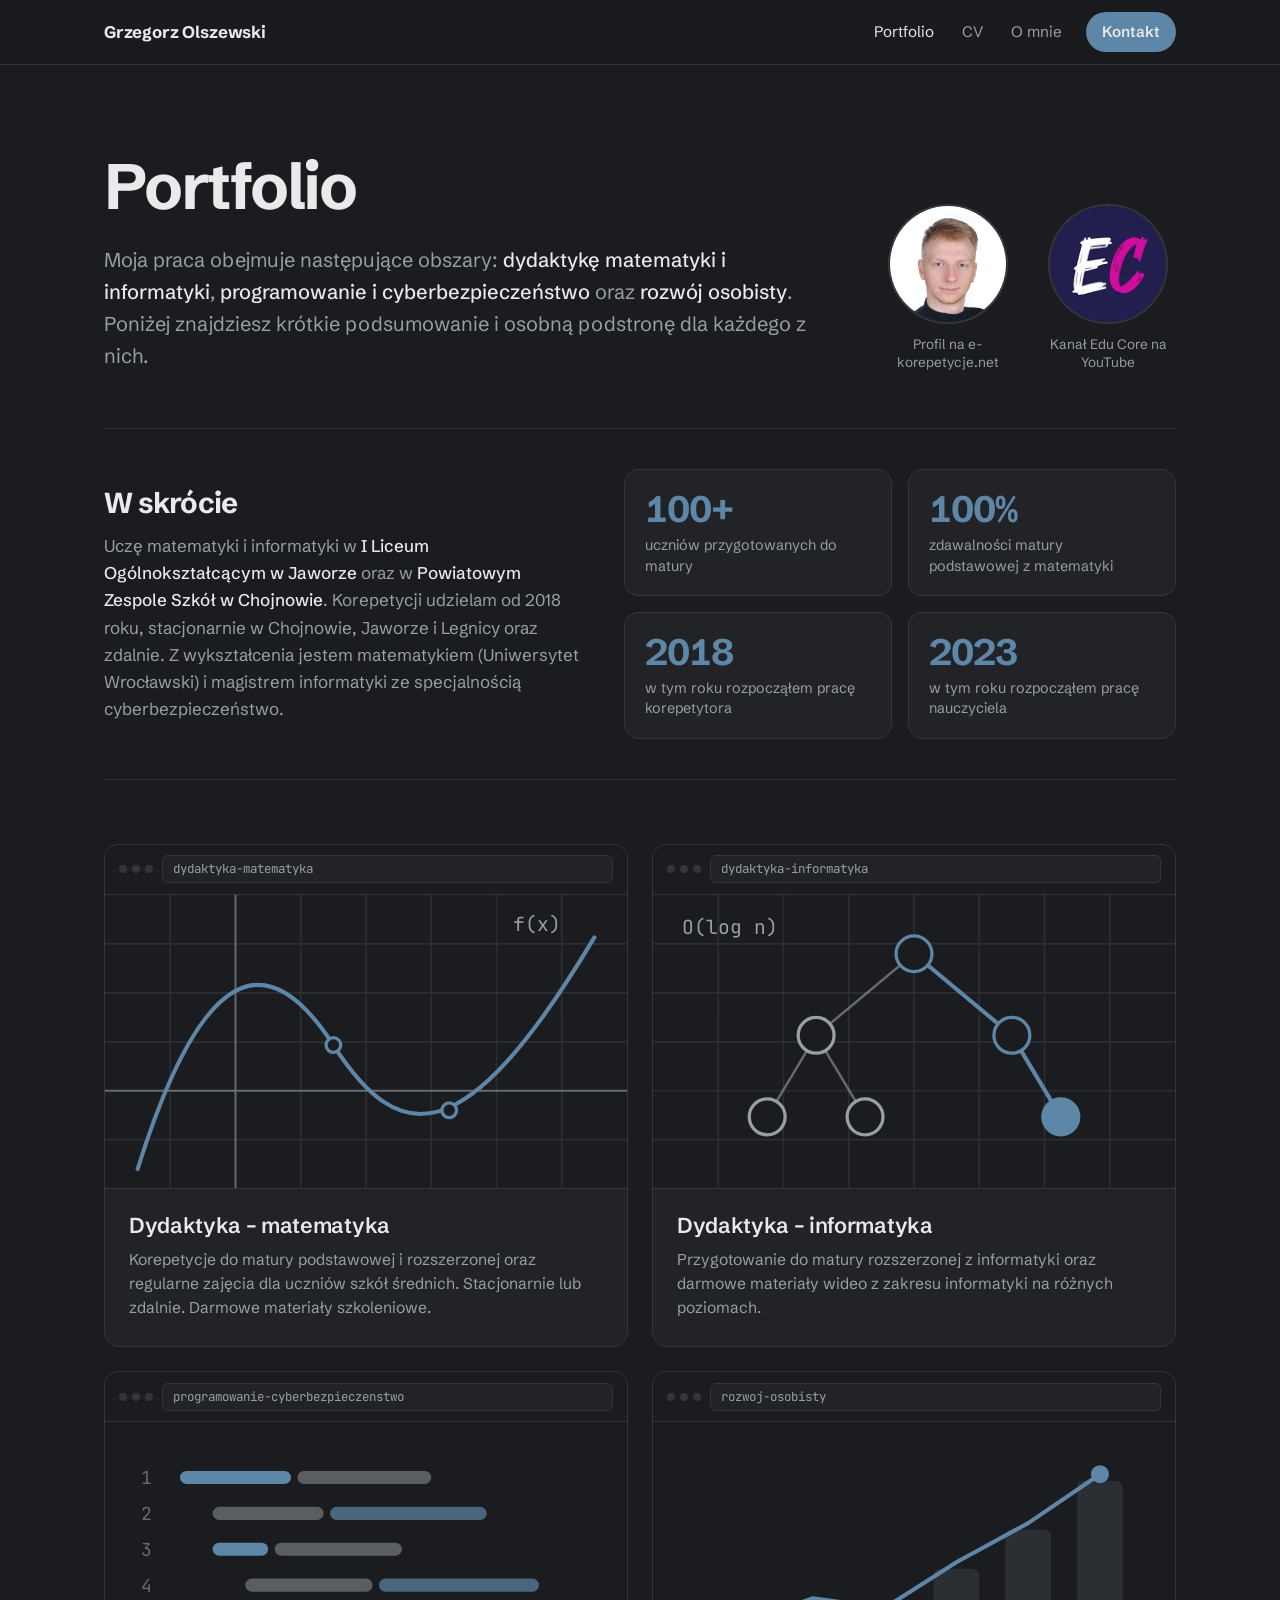
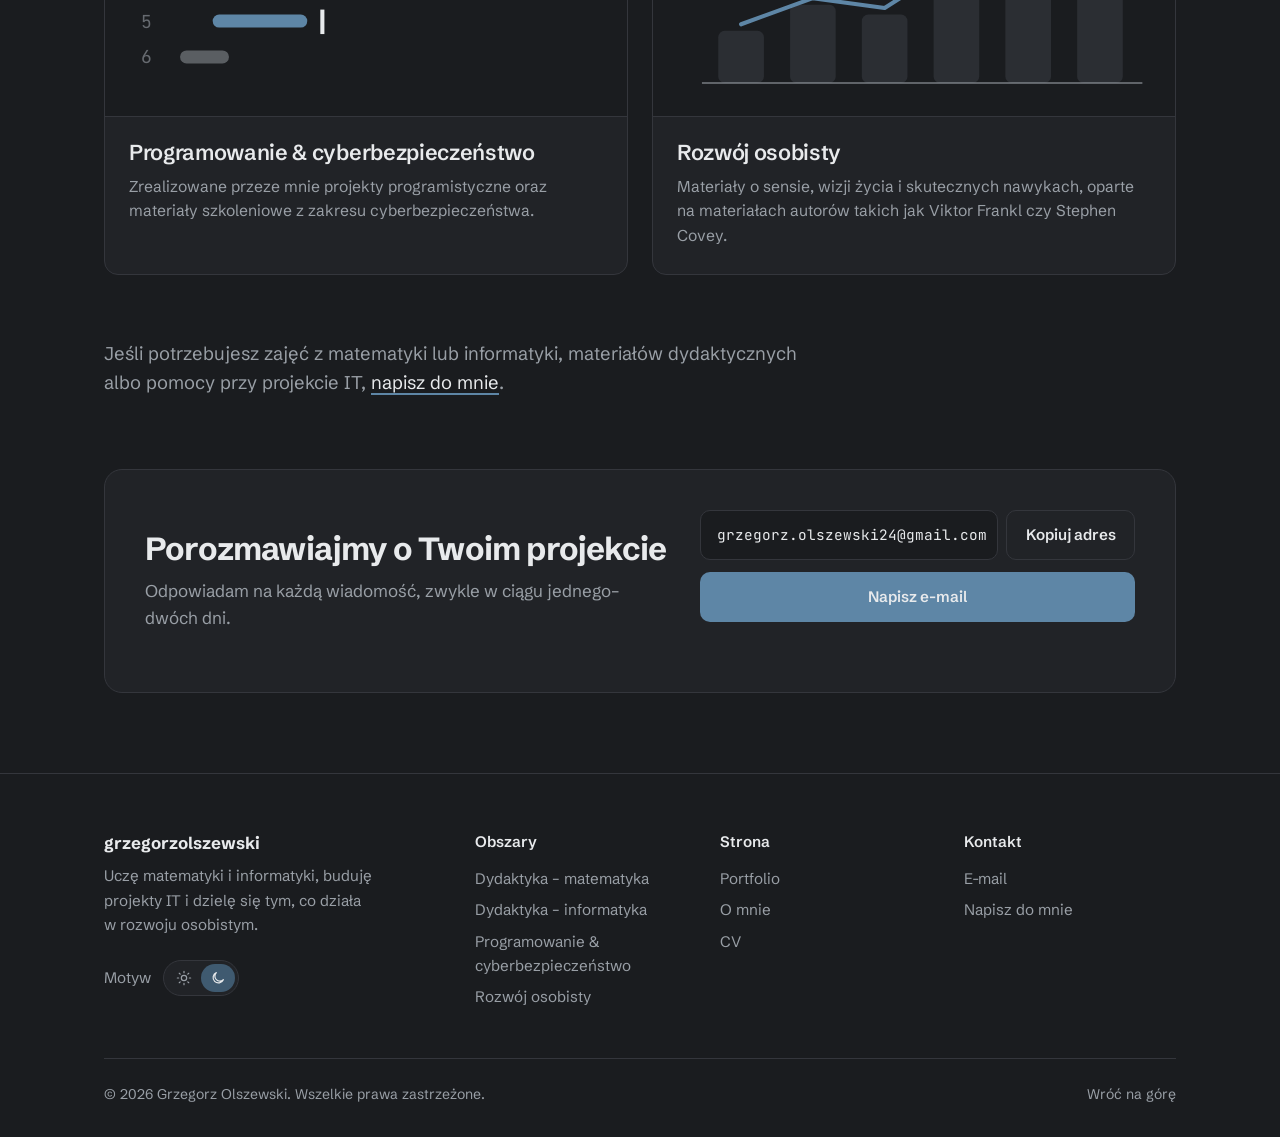
==== commit abe4aebd: "circles" ====
--- a/index.html
+++ b/index.html
@@ -37,13 +37,29 @@
 </header>
 
 <main>
-  <section class="intro wrap">
-    <h1>Portfolio</h1>
-    <p>
-      Moja praca obejmuje następujące obszary: <strong>dydaktykę matematyki i informatyki</strong>,
-      <strong>programowanie i cyberbezpieczeństwo</strong> oraz <strong>rozwój osobisty</strong>.
-      Poniżej znajdziesz krótkie podsumowanie i osobną podstronę dla każdego z nich.
-    </p>
+  <section class="intro wrap page-head-split">
+    <div>
+      <h1>Portfolio</h1>
+      <p>
+        Moja praca obejmuje następujące obszary: <strong>dydaktykę matematyki i informatyki</strong>,
+        <strong>programowanie i cyberbezpieczeństwo</strong> oraz <strong>rozwój osobisty</strong>.
+        Poniżej znajdziesz krótkie podsumowanie i osobną podstronę dla każdego z nich.
+      </p>
+    </div>
+    <ul class="head-links">
+      <li>
+        <a href="https://www.e-korepetycje.net/grzegorz-olszewski/" target="_blank" rel="noopener noreferrer">
+          <img src="img/grzegorz-olszewski.jpg" alt="" width="230" height="276">
+          <span>Profil na e-korepetycje.net</span>
+        </a>
+      </li>
+      <li>
+        <a href="https://www.youtube.com/@EduCore-vid" target="_blank" rel="noopener noreferrer">
+          <img src="img/educore-logo.jpg" alt="" width="240" height="240">
+          <span>Kanał Edu Core na YouTube</span>
+        </a>
+      </li>
+    </ul>
   </section>
 
   <section class="wrap summary" id="o-mnie" aria-labelledby="o-mnie-tytul">
@@ -182,7 +198,7 @@
           </div>
           <div class="card-body">
             <h3><a href="rozwoj.html">Rozwój osobisty</a></h3>
-            <p>Kanały o sensie, wizji życia i skutecznych nawykach, oparte na materiałach autorów takich jak Viktor Frankl czy Stephen Covey.</p>
+            <p>Materiały o sensie, wizji życia i skutecznych nawykach, oparte na materiałach autorów takich jak Viktor Frankl czy Stephen Covey.</p>
           </div>
         </article>
       </li>
--- a/styles.css
+++ b/styles.css
@@ -182,6 +182,13 @@
 .page-head h1{font-size:clamp(1.8rem,5vw,3.4rem);overflow-wrap:break-word;font-weight:700;letter-spacing:-0.035em;line-height:1.08;margin-bottom:1.25rem;}
 .lead{max-width:var(--narrow);font-size:clamp(1.08rem,1.5vw,1.22rem);color:var(--text-muted);}
 .lead strong{color:var(--text);font-weight:500;}
+/* Nagłówek z okrągłymi linkami po prawej (np. profil, kanał YT) */
+.page-head-split{display:grid;grid-template-columns:minmax(0,1fr) auto;gap:2.5rem;align-items:end;}
+.head-links{list-style:none;display:flex;gap:1.5rem;}
+.head-links a{display:flex;flex-direction:column;align-items:center;gap:0.7rem;width:136px;text-align:center;text-decoration:none;color:var(--text-muted);font-size:0.85rem;line-height:1.35;transition:color .15s ease;}
+.head-links img{width:120px;height:120px;border-radius:50%;object-fit:cover;object-position:center 30%;border:2px solid var(--border);transition:border-color .15s ease,transform .15s ease;}
+.head-links a:hover{color:var(--text);}
+.head-links a:hover img{border-color:var(--accent);transform:translateY(-2px);}
 
 /* ---------- Podstrony: sekcje ---------- */
 .block{padding-bottom:4rem;}
@@ -233,6 +240,9 @@
 .channel{display:flex;flex-direction:column;gap:1rem;background:var(--bg-alt);border:1px solid var(--border);border-radius:14px;padding:1.75rem;}
 .channel-head{display:flex;align-items:center;gap:1.1rem;}
 .channel-head img{width:76px;height:76px;border-radius:50%;border:1px solid var(--border);flex:none;}
+.channel-logo{flex:none;border-radius:50%;}
+.channel-logo img{transition:border-color .15s ease,transform .15s ease;}
+.channel-logo:hover img{border-color:var(--accent);transform:translateY(-2px);}
 .channel-head h3{font-size:1.25rem;font-weight:600;letter-spacing:-0.01em;line-height:1.25;}
 .channel-head span{font-size:0.88rem;color:var(--text-muted);}
 .channel > p{color:var(--text-muted);font-size:0.98rem;}
@@ -273,6 +283,10 @@
   .footer-brand{grid-column:1 / -1;}
   .summary-box{grid-template-columns:1fr;gap:1.75rem;padding:2rem 0;}
   .page-head{padding-top:2.5rem;padding-bottom:2rem;}
+  .page-head-split{grid-template-columns:minmax(0,1fr);gap:2rem;}
+  .head-links{gap:1rem;}
+  .head-links a{width:120px;}
+  .head-links img{width:96px;height:96px;}
   .block{padding-bottom:3rem;}
   .cv-entry{grid-template-columns:1fr;gap:0.4rem;}
   .cv-entry.note{padding-top:0.4rem;}
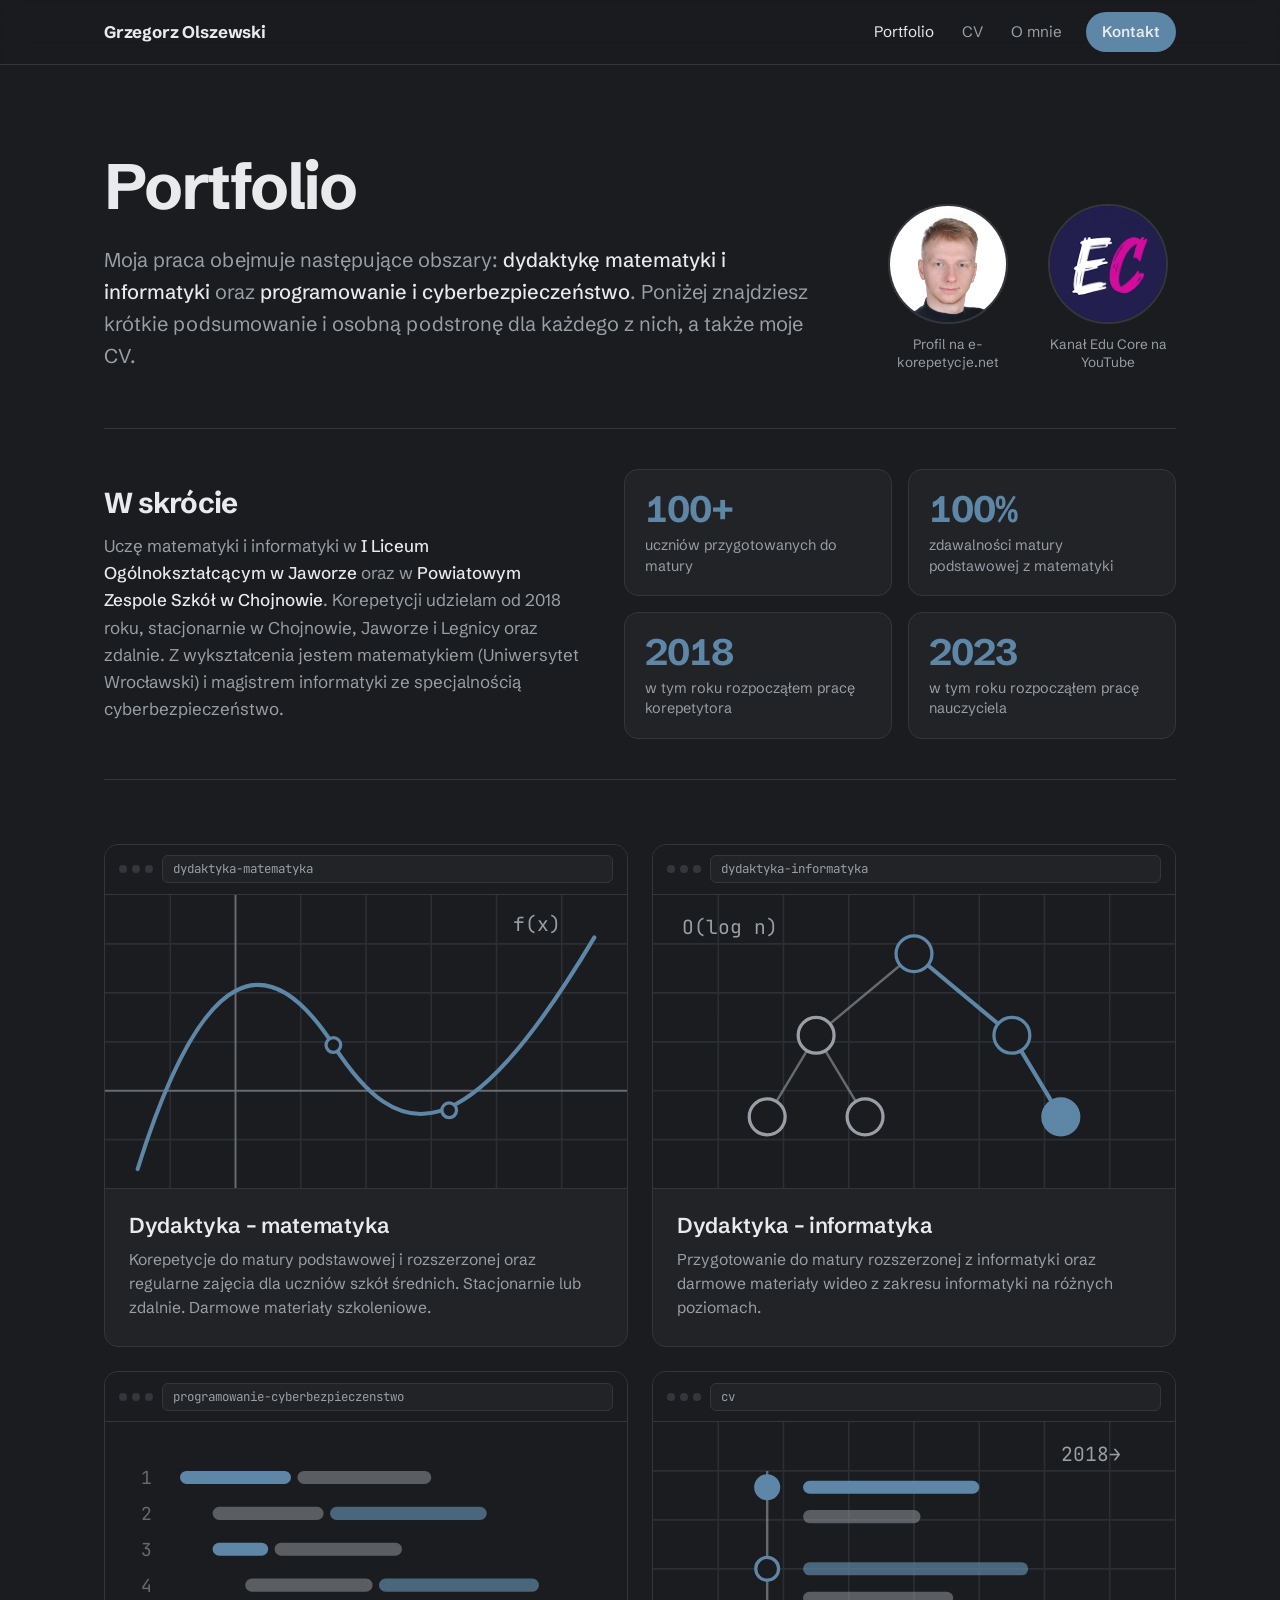
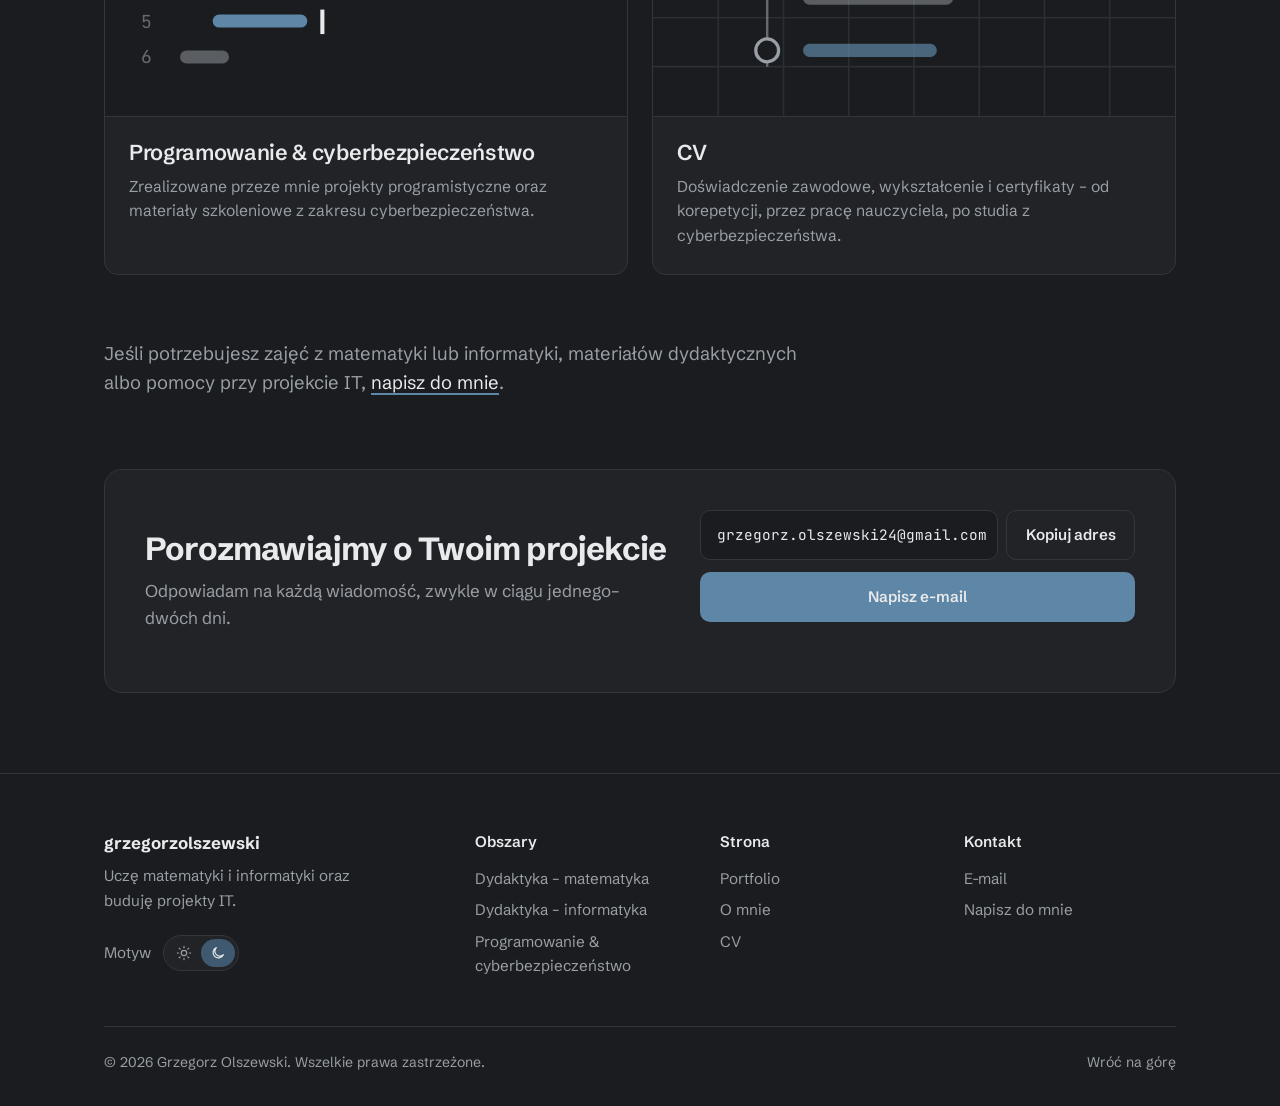
==== commit 477fa6a2: "noselfd" ====
--- a/index.html
+++ b/index.html
@@ -3,11 +3,11 @@
 <head>
 <meta charset="UTF-8">
 <meta name="viewport" content="width=device-width, initial-scale=1, viewport-fit=cover">
-<title>Portfolio – Grzegorz Olszewski: dydaktyka, programowanie i cyberbezpieczeństwo, rozwój osobisty</title>
-<meta name="description" content="Portfolio Grzegorza Olszewskiego: dydaktyka matematyki i informatyki, projekty IT oraz rozwój osobisty.">
+<title>Portfolio – Grzegorz Olszewski: dydaktyka, programowanie i cyberbezpieczeństwo</title>
+<meta name="description" content="Portfolio Grzegorza Olszewskiego: dydaktyka matematyki i informatyki oraz projekty IT i cyberbezpieczeństwo.">
 <meta property="og:type" content="website">
 <meta property="og:title" content="Portfolio – Grzegorz Olszewski">
-<meta property="og:description" content="Dydaktyka matematyki i informatyki, projekty IT oraz rozwój osobisty.">
+<meta property="og:description" content="Dydaktyka matematyki i informatyki oraz projekty IT i cyberbezpieczeństwo.">
 <meta property="og:locale" content="pl_PL">
 <meta name="theme-color" content="#1A1C1F">
 
@@ -41,9 +41,9 @@
     <div>
       <h1>Portfolio</h1>
       <p>
-        Moja praca obejmuje następujące obszary: <strong>dydaktykę matematyki i informatyki</strong>,
-        <strong>programowanie i cyberbezpieczeństwo</strong> oraz <strong>rozwój osobisty</strong>.
-        Poniżej znajdziesz krótkie podsumowanie i osobną podstronę dla każdego z nich.
+        Moja praca obejmuje następujące obszary: <strong>dydaktykę matematyki i informatyki</strong>
+        oraz <strong>programowanie i cyberbezpieczeństwo</strong>.
+        Poniżej znajdziesz krótkie podsumowanie i osobną podstronę dla każdego z nich, a także moje CV.
       </p>
     </div>
     <ul class="head-links">
@@ -175,30 +175,35 @@
         </article>
       </li>
 
-      <!-- Rozwój osobisty -->
-      <li>
-        <article class="card">
-          <div class="preview" aria-hidden="true">
-            <div class="bar"><span class="dots"><i></i><i></i><i></i></span><span class="path">rozwoj-osobisty</span></div>
-            <div class="art">
-              <svg viewBox="0 0 320 180" fill="none" preserveAspectRatio="xMidYMid slice">
-                <g fill="var(--grid)">
-                  <rect x="40"  y="128" width="28" height="32" rx="4"/>
-                  <rect x="84"  y="112" width="28" height="48" rx="4"/>
-                  <rect x="128" y="118" width="28" height="42" rx="4"/>
-                  <rect x="172" y="90"  width="28" height="70" rx="4"/>
-                  <rect x="216" y="66"  width="28" height="94" rx="4"/>
-                  <rect x="260" y="36"  width="28" height="124" rx="4"/>
-                </g>
-                <path d="M54 124 L98 108 L142 114 L186 86 L230 62 L274 32" stroke="currentColor" stroke-width="2.5" stroke-linecap="round" stroke-linejoin="round"/>
-                <circle cx="274" cy="32" r="5.5" fill="currentColor"/>
-                <path d="M30 160H300" stroke="var(--text-muted)" stroke-width="1.2" opacity=".55"/>
-              </svg>
-            </div>
-          </div>
-          <div class="card-body">
-            <h3><a href="rozwoj.html">Rozwój osobisty</a></h3>
-            <p>Materiały o sensie, wizji życia i skutecznych nawykach, oparte na materiałach autorów takich jak Viktor Frankl czy Stephen Covey.</p>
+      <!-- CV -->
+      <li>
+        <article class="card">
+          <div class="preview" aria-hidden="true">
+            <div class="bar"><span class="dots"><i></i><i></i><i></i></span><span class="path">cv</span></div>
+            <div class="art">
+              <svg viewBox="0 0 320 180" fill="none" preserveAspectRatio="xMidYMid slice">
+                <g stroke="var(--grid)" stroke-width="1">
+                  <path d="M0 30H320M0 60H320M0 90H320M0 120H320M0 150H320"/>
+                  <path d="M40 0V180M80 0V180M120 0V180M160 0V180M200 0V180M240 0V180M280 0V180"/>
+                </g>
+                <path d="M70 30V150" stroke="var(--text-muted)" stroke-width="1.5" opacity=".6"/>
+                <g stroke-linecap="round" stroke-width="8">
+                  <path d="M96 40H196" stroke="currentColor"/><path d="M96 58H160" stroke="var(--text-muted)" opacity=".5"/>
+                  <path d="M96 90H226" stroke="currentColor" opacity=".7"/><path d="M96 108H180" stroke="var(--text-muted)" opacity=".5"/>
+                  <path d="M96 140H170" stroke="currentColor" opacity=".7"/>
+                </g>
+                <g stroke-width="2">
+                  <circle cx="70" cy="40"  r="7" fill="currentColor" stroke="currentColor"/>
+                  <circle cx="70" cy="90"  r="7" fill="var(--bg)" stroke="currentColor"/>
+                  <circle cx="70" cy="140" r="7" fill="var(--bg)" stroke="var(--text-muted)"/>
+                </g>
+                <text x="250" y="24" fill="var(--text-muted)" font-family="JetBrains Mono, monospace" font-size="12">2018→</text>
+              </svg>
+            </div>
+          </div>
+          <div class="card-body">
+            <h3><a href="cv.html">CV</a></h3>
+            <p>Doświadczenie zawodowe, wykształcenie i certyfikaty – od korepetycji, przez pracę nauczyciela, po studia z cyberbezpieczeństwa.</p>
           </div>
         </article>
       </li>
@@ -236,7 +241,7 @@
     <div class="footer-top">
       <div class="footer-brand">
         <a href="index.html">grzegorzolszewski</a>
-        <p>Uczę matematyki i informatyki, buduję projekty IT i dzielę się tym, co działa w rozwoju osobistym.</p>
+        <p>Uczę matematyki i informatyki oraz buduję projekty IT.</p>
         <div class="theme">
           <span>Motyw</span>
           <div class="theme-switch" role="group" aria-label="Wybór motywu">
@@ -255,7 +260,6 @@
           <li><a href="dydaktyka-matematyka.html">Dydaktyka – matematyka</a></li>
           <li><a href="dydaktyka-informatyka.html">Dydaktyka – informatyka</a></li>
           <li><a href="programowanie.html">Programowanie &amp; cyberbezpieczeństwo</a></li>
-          <li><a href="rozwoj.html">Rozwój osobisty</a></li>
         </ul>
       </div>
       <div class="footer-col">
--- a/styles.css
+++ b/styles.css
@@ -234,31 +234,6 @@
 .links .desc{font-size:0.88rem;color:var(--text-muted);line-height:1.45;}
 .links .ext{position:absolute;top:0.8rem;right:0.8rem;width:13px;height:13px;color:var(--text-muted);opacity:0.6;transition:color .15s ease,opacity .15s ease;}
 .links a:hover .ext{color:var(--accent);opacity:1;}
-
-/* ---------- Rozwój osobisty ---------- */
-.channels{list-style:none;display:grid;grid-template-columns:repeat(auto-fit,minmax(min(100%,420px),1fr));gap:1.5rem;}
-.channel{display:flex;flex-direction:column;gap:1rem;background:var(--bg-alt);border:1px solid var(--border);border-radius:14px;padding:1.75rem;}
-.channel-head{display:flex;align-items:center;gap:1.1rem;}
-.channel-head img{width:76px;height:76px;border-radius:50%;border:1px solid var(--border);flex:none;}
-.channel-logo{flex:none;border-radius:50%;}
-.channel-logo img{transition:border-color .15s ease,transform .15s ease;}
-.channel-logo:hover img{border-color:var(--accent);transform:translateY(-2px);}
-.channel-head h3{font-size:1.25rem;font-weight:600;letter-spacing:-0.01em;line-height:1.25;}
-.channel-head span{font-size:0.88rem;color:var(--text-muted);}
-.channel > p{color:var(--text-muted);font-size:0.98rem;}
-.channel h4{font-size:0.9rem;font-weight:600;margin-top:0.25rem;}
-.channel .btn{align-self:flex-start;margin-top:auto;}
-
-.books{list-style:none;display:grid;grid-template-columns:repeat(auto-fit,minmax(min(100%,420px),1fr));gap:1.5rem;}
-.book{display:grid;grid-template-columns:120px 1fr;gap:1.4rem;align-items:start;background:var(--bg-alt);border:1px solid var(--border);border-radius:14px;padding:1.5rem;}
-.book img{width:120px;height:auto;border-radius:4px;box-shadow:0 6px 18px rgba(0,0,0,.35);}
-.book h3{font-size:1.15rem;font-weight:600;line-height:1.3;}
-.book h3 a{text-decoration:none;transition:color .15s ease;}
-.book h3 a:hover{color:var(--accent);}
-.book-cover{display:block;border-radius:4px;transition:transform .15s ease;}
-.book-cover:hover{transform:translateY(-3px);}
-.book .author{font-size:0.9rem;color:var(--accent);margin:0.2rem 0 0.7rem;}
-.book p{color:var(--text-muted);font-size:0.95rem;}
 
 /* ---------- CV ---------- */
 .cv-list{list-style:none;}
@@ -290,9 +265,6 @@
   .block{padding-bottom:3rem;}
   .cv-entry{grid-template-columns:1fr;gap:0.4rem;}
   .cv-entry.note{padding-top:0.4rem;}
-  .channel{padding:1.35rem;}
-  .book{grid-template-columns:88px 1fr;gap:1rem;padding:1.2rem;}
-  .book img{width:88px;}
 }
 @media (prefers-reduced-motion: reduce){
   html{scroll-behavior:auto;}
